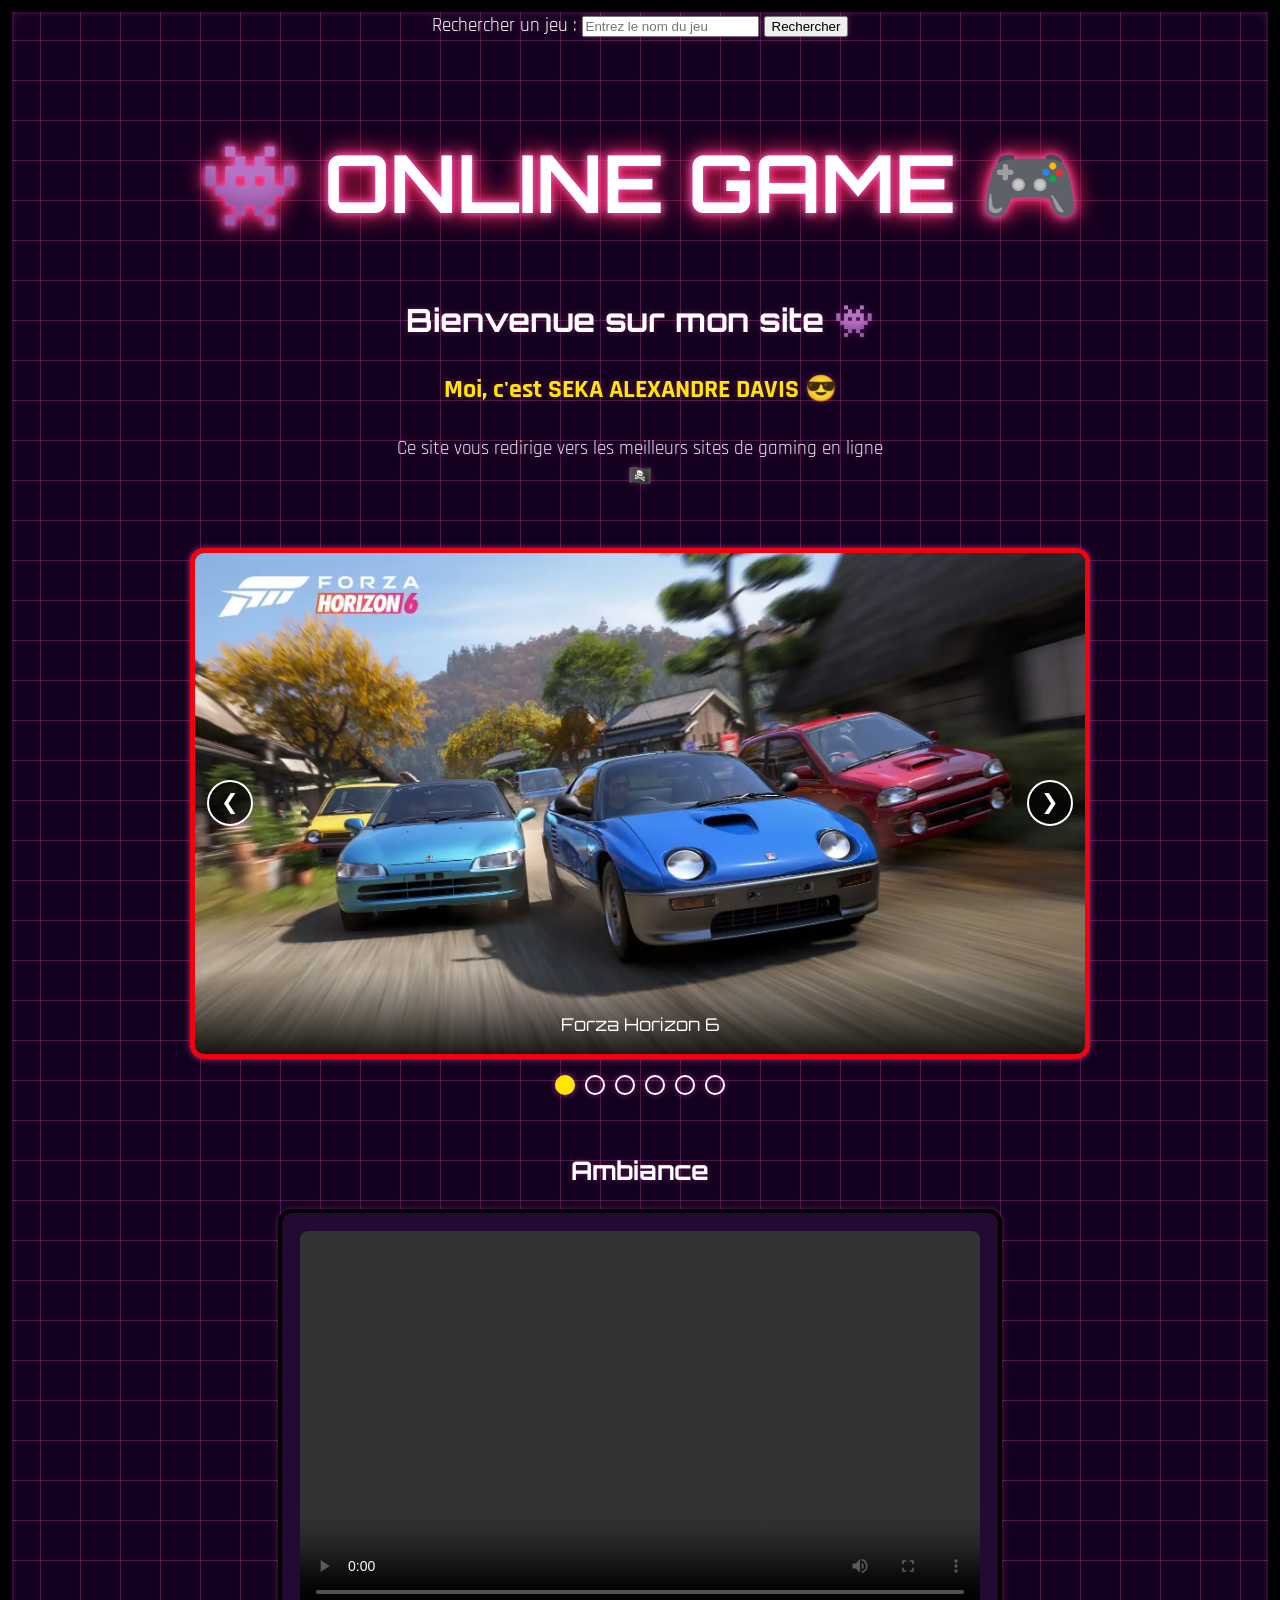
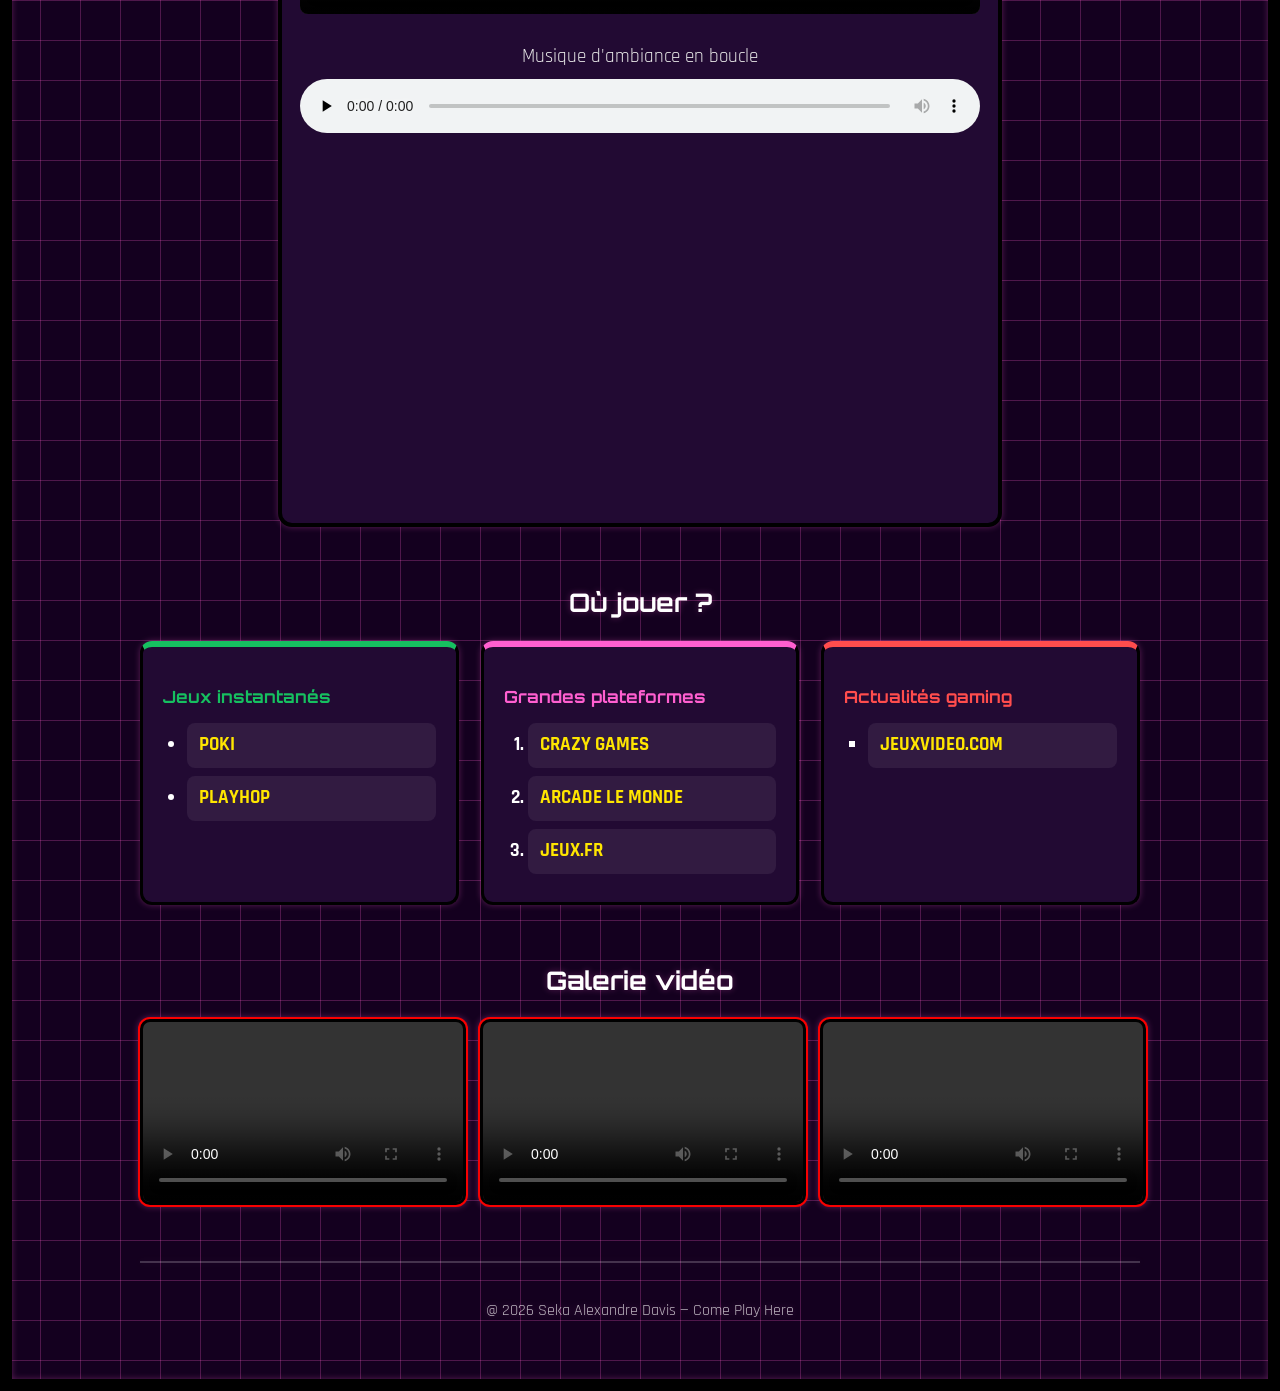
==== index.html @ 0ef3bdcf "Premier commit" ====
<!DOCTYPE html>
<html lang="fr">

<head>
    <meta charset="UTF-8">
    <meta name="viewport" content="width=device-width, initial-scale=1.0">
    <meta name="description" content="Come Play Here : une sélection de sites de gaming en ligne par Seka Alexandre Davis.">
    <title>Come Play Here</title>

    <link rel="preconnect" href="https://fonts.googleapis.com">
    <link rel="preconnect" href="https://fonts.gstatic.com" crossorigin>
    <link href="https://fonts.googleapis.com/css2?family=Orbitron:wght@700;900&family=Rajdhani:wght@500;600;700&display=swap" rel="stylesheet">

    <link rel="stylesheet" href="style.css">
</head>

<body>
    <main>
        <form action="" method="post">  
            <label for="recherche">Rechercher un jeu :</label>
            <input type="email" id="recherche" name="recherche" placeholder="Entrez le nom du jeu" required autocomplete=""minilength="3" maxlength="50">
            <button type="submit">Rechercher</button>
        </form>
    </main>
    <div class="page">
        <header class="entete">
            <h1 class="titre-principal">👾 ONLINE GAME 🎮</h1>
            <h2 class="sous-titre">Bienvenue sur mon site 👾</h2>
            <h3 class="auteur">Moi, c'est SEKA ALEXANDRE DAVIS 😎</h3>
            <p class="description">Ce site vous redirige vers les meilleurs sites de gaming en ligne 🏴‍☠️</p>
        </header>

        <main>

            <section class="diaporama" aria-label="Jeux à la une">

                <input class="radio-cache" type="radio" name="diapo" id="diapo1" checked aria-label="Image 1">
                <input class="radio-cache" type="radio" name="diapo" id="diapo2" aria-label="Image 2">
                <input class="radio-cache" type="radio" name="diapo" id="diapo3" aria-label="Image 3">
                <input class="radio-cache" type="radio" name="diapo" id="diapo4" aria-label="Image 4">
                <input class="radio-cache" type="radio" name="diapo" id="diapo5" aria-label="Image 5">
                <input class="radio-cache" type="radio" name="diapo" id="diapo6" aria-label="Image 6">

                <div class="cadre-diaporama">

                    <figure class="image-diapo" id="slide1">
                        <a href="https://fitgirl-repacks.site/forza-horizon-6/" target="_blank" rel="noopener noreferrer">
                            <img src="IMAGE/Forza-Horizon-6.webp" alt="Forza Horizon 6">
                        </a>
                        <figcaption class="legende">Forza Horizon 6</figcaption>
                        <label class="bouton bouton-precedent" for="diapo6" aria-label="Image précédente">&#10094;</label>
                        <label class="bouton bouton-suivant" for="diapo2" aria-label="Image suivante">&#10095;</label>
                    </figure>

                    <!-- Image 2 : Marvel's Spider-Man 2 -->
                    <figure class="image-diapo" id="slide2">
                        <a href="https://fitgirl-repacks.site/marvels-spider-man-2/" target="_blank" rel="noopener noreferrer">
                            <img src="IMAGE/marvel_s_spider_man_2_desktop_wallpaper_by_crillyboy25_dg8wiuo-pre.jpg" alt="Marvel's Spider-Man 2">
                        </a>
                        <figcaption class="legende">Marvel's Spider-Man 2</figcaption>
                        <label class="bouton bouton-precedent" for="diapo1" aria-label="Image précédente">&#10094;</label>
                        <label class="bouton bouton-suivant" for="diapo3" aria-label="Image suivante">&#10095;</label>
                    </figure>

                    <!-- Image 3 : EA Sports FC 26 -->
                    <figure class="image-diapo" id="slide3">
                        <a href="https://fitgirl-repacks.site/ea-sports-fc-26/" target="_blank" rel="noopener noreferrer">
                            <img src="IMAGE/wp15596323.jpg" alt="EA Sports FC 26">
                        </a>
                        <figcaption class="legende">EA Sports FC 26</figcaption>
                        <label class="bouton bouton-precedent" for="diapo2" aria-label="Image précédente">&#10094;</label>
                        <label class="bouton bouton-suivant" for="diapo4" aria-label="Image suivante">&#10095;</label>
                    </figure>

                    <!-- Image 4 : Call of Duty Black Ops Cold War -->
                    <figure class="image-diapo" id="slide4">
                        <a href="https://fitgirl-repacks.site/call-of-duty-black-ops-cold-war/" target="_blank" rel="noopener noreferrer">
                            <img src="IMAGE/R.jpg" alt="Call of Duty : Black Ops Cold War">
                        </a>
                        <figcaption class="legende">Call of Duty : Black Ops Cold War</figcaption>
                        <label class="bouton bouton-precedent" for="diapo3" aria-label="Image précédente">&#10094;</label>
                        <label class="bouton bouton-suivant" for="diapo5" aria-label="Image suivante">&#10095;</label>
                    </figure>

                    <!-- Image 5 : NBA 2K27 -->
                    <figure class="image-diapo" id="slide5">
                        <a href="https://fitgirl-repacks.site/nba-2k27/" target="_blank" rel="noopener noreferrer">
                            <img src="IMAGE/1786716056-8938-card.jpg" alt="NBA 2K27">
                        </a>
                        <figcaption class="legende">NBA 2K27</figcaption>
                        <label class="bouton bouton-precedent" for="diapo4" aria-label="Image précédente">&#10094;</label>
                        <label class="bouton bouton-suivant" for="diapo6" aria-label="Image suivante">&#10095;</label>
                    </figure>

                    <!-- Image 6 : Marvel's Avengers -->
                    <figure class="image-diapo" id="slide6">
                        <a href="https://fitgirl-repacks.site/marvels-avengers/" target="_blank" rel="noopener noreferrer">
                            <img src="IMAGE/0.jpg" alt="Marvel's Avengers">
                        </a>
                        <figcaption class="legende">Marvel's Avengers</figcaption>
                        <label class="bouton bouton-precedent" for="diapo5" aria-label="Image précédente">&#10094;</label>
                        <label class="bouton bouton-suivant" for="diapo1" aria-label="Image suivante">&#10095;</label>
                    </figure>

                </div>

                <div class="points">
                    <label class="point" id="point1" for="diapo1" title="Image 1"></label>
                    <label class="point" id="point2" for="diapo2" title="Image 2"></label>
                    <label class="point" id="point3" for="diapo3" title="Image 3"></label>
                    <label class="point" id="point4" for="diapo4" title="Image 4"></label>
                    <label class="point" id="point5" for="diapo5" title="Image 5"></label>
                    <label class="point" id="point6" for="diapo6" title="Image 6"></label>
                </div>
            </section>

            <section class="ambiance" aria-labelledby="titre-ambiance">
                <h2 class="titre-section" id="titre-ambiance">Ambiance</h2>

                <div class="carte-media">
                    <video class="video-principale" controls loop preload="metadata" playsinline>
                        <source src="VIDEO/video4.mp4" type="video/mp4">
                    </video>

                    <div class="zone-audio">
                        <p class="texte-audio">Musique d'ambiance en boucle</p>
                        <audio id="audio-musique" controls loop preload="none">
                            <source src="AUDIO/AUDIO 1.mp3" type="audio/mpeg">
                        </audio>
                        <iframe data-testid="embed-iframe" style="border-radius:12px" src="https://open.spotify.com/embed/track/7ytR5pFWmSjzHJIeQkgog4?utm_source=generator&si=c4b4063cbc2c4ca8" width="100%" height="352" frameBorder="0" allowfullscreen="" allow="autoplay; clipboard-write; encrypted-media; fullscreen; picture-in-picture" loading="lazy"></iframe>
                    </div>
                </div>
            </section>

            <section class="sites" aria-labelledby="titre-sites">
                <h2 class="titre-section" id="titre-sites">Où jouer ?</h2>

                <div class="grille-liens">

                    <nav class="carte carte-verte" aria-labelledby="titre-instantane">
                        <h3 class="titre-carte" id="titre-instantane">Jeux instantanés</h3>
                        <ul class="liste-puces">
                            <li><a href="https://www.poki.com/" target="_blank" rel="noopener noreferrer">POKI</a></li>
                            <li><a href="https://www.playhop.com/" target="_blank" rel="noopener noreferrer">PLAYHOP</a></li>
                        </ul>
                    </nav>

                    <nav class="carte carte-rose" aria-labelledby="titre-plateformes">
                        <h3 class="titre-carte" id="titre-plateformes">Grandes plateformes</h3>
                        <ol class="liste-numeros">
                            <li><a href="https://www.crazygames.com/" target="_blank" rel="noopener noreferrer">CRAZY GAMES</a></li>
                            <li><a href="https://arcade.lemonde.fr/" target="_blank" rel="noopener noreferrer">ARCADE LE MONDE</a></li>
                            <li><a href="https://www.jeux.fr/" target="_blank" rel="noopener noreferrer">JEUX.FR</a></li>
                        </ol>
                    </nav>

                    <nav class="carte carte-rouge" aria-labelledby="titre-actu">
                        <h3 class="titre-carte" id="titre-actu">Actualités gaming</h3>
                        <ul class="liste-carres">
                            <li><a href="https://www.jeuxvideo.com/" target="_blank" rel="noopener noreferrer">JEUXVIDEO.COM</a></li>
                        </ul>
                    </nav>

                </div>
            </section>

            <section class="galerie" aria-labelledby="titre-galerie">
                <h2 class="titre-section" id="titre-galerie">Galerie vidéo</h2>

                <div class="grille-galerie">
                    <video class="video-galerie" controls preload="metadata" playsinline>
                        <source src="VIDEO/video1.mp4" type="video/mp4">
                        
                    </video>
                    <video class="video-galerie" controls preload="metadata" playsinline>
                        <source src="VIDEO/video2.mp4" type="video/mp4">
                    
                    </video>
                    <video class="video-galerie" controls preload="metadata" playsinline>
                        <source src="VIDEO/video3.mp4" type="video/mp4">
                    </video>
                </div>
            </section>

        </main>

        <footer class="pied">
            <p>@ 2026 Seka Alexandre Davis — Come Play Here</p>
        </footer>

    </div>
</body>

</html>
---- style.css ----
body {
    margin: 0;
    background-color: #14001f;
    background-image:
        linear-gradient(rgba(255, 95, 208, 0.25) 1px, transparent 1px),
        linear-gradient(90deg, rgba(255, 95, 208, 0.25) 1px, transparent 1px);
    background-size: 40px 40px;
    filter: drop-shadow(0 0 3px rgba(255, 95, 208, 0.3));
    color: #ffffff;
    font-family: "Rajdhani", "Trebuchet MS", Arial, sans-serif;
    font-size: 1.2rem;
    line-height: 1.5;
    text-align: center;
    border: 12px solid #000000;
}

.page {
    max-width: 1000px;
    margin: 0 auto;
    padding: 28px 20px 40px;
}

a {
    color: #ffe600;
    text-decoration: none;
}

a:hover {
    text-decoration: underline;
}

img,
video {
    max-width: 100%;
}

.titre-section {
    font-family: "Orbitron", "Arial Black", Arial, sans-serif;
    font-size: 1.6rem;
    margin-bottom: 20px;
}


.entete {
    margin-bottom: 36px;
}

.titre-principal {
    font-family: "Orbitron", "Arial Black", Arial, sans-serif;
    font-size: 5rem;
    color: #ffffff;
    filter: drop-shadow(0 0 3px rgba(255, 95, 208, 0.3));
    text-shadow:
        0 0 8px #ff5fd0,
        0 0 24px #f2020e;
}

.sous-titre {
    font-family: "Orbitron", "Arial Black", Arial, sans-serif;
    font-size: 2rem;*
}

.auteur {
    color: #ffe600;
    font-size: 1.6rem;
}

.description {
    max-width: 500px;
    margin: 0 auto;
    color: #e6e6e6;
}



.diaporama {
    margin-top: 56px;
    max-width: 900px;
    margin-left: auto;
    margin-right: auto;
    position: center;
    filter: drop-shadow(0 0 3px rgba(255, 95, 208, 0.3));
}

.radio-cache {
    position: absolute;
    width: 1px;
    height: 2px;
    opacity: 0;
}

.cadre-diaporama {
    position: relative;
    aspect-ratio: 16 / 9;
    overflow: hidden;
    border: 5px solid #f2020e;
    border-radius: 14px;
    background-color: #000000;
}

.image-diapo {
    position: absolute;
    top: 0;
    left: 0;
    width: 100%;
    height: 100%;
    margin: 0;
    opacity: 0;
    visibility: hidden;
    transition: opacity 0.5s;
}

.image-diapo img {
    width: 100%;
    height: 100%;
    object-fit: cover;
}

.legende {
    position: absolute;
    left: 0;
    right: 0;
    bottom: 0;
    padding: 40px 60px 16px;
    background: linear-gradient(to top, rgba(0, 0, 0, 0.85), transparent);
    font-family: "Orbitron", "Arial Black", Arial, sans-serif;
    font-size: 1.1rem;
}

.bouton {
    position: absolute;
    top: 50%;
    transform: translateY(-50%);
    width: 42px;
    height: 42px;
    display: flex;
    align-items: center;
    justify-content: center;
    border: 2px solid #ffffff;
    border-radius: 50%;
    background-color: rgba(0, 0, 0, 0.7);
    color: #ffffff;
    font-size: 1.3rem;
    cursor: pointer;
}

.bouton:hover {
    background-color: #f80101;
}

.bouton-precedent {
    left: 12px;
}

.bouton-suivant {
    right: 12px;
}

.points {
    display: flex;
    justify-content: center;
    gap: 10px;
    margin-top: 16px;
}

.point {
    width: 16px;
    height: 16px;
    border: 2px solid #ffffff;
    border-radius: 50%;
    cursor: pointer;
}

.point:hover {
    background-color: #ff5fd0;
}

#diapo1:checked ~ .cadre-diaporama #slide1 {
    opacity: 1;
    visibility: visible;
}

#diapo2:checked ~ .cadre-diaporama #slide2 {
    opacity: 1;
    visibility: visible;
}

#diapo3:checked ~ .cadre-diaporama #slide3 {
    opacity: 1;
    visibility: visible;
}

#diapo4:checked ~ .cadre-diaporama #slide4 {
    opacity: 1;
    visibility: visible;
}

#diapo5:checked ~ .cadre-diaporama #slide5 {
    opacity: 1;
    visibility: visible;
}

#diapo6:checked ~ .cadre-diaporama #slide6 {
    opacity: 1;
    visibility: visible;
}

#diapo1:checked ~ .points #point1,
#diapo2:checked ~ .points #point2,
#diapo3:checked ~ .points #point3,
#diapo4:checked ~ .points #point4,
#diapo5:checked ~ .points #point5,
#diapo6:checked ~ .points #point6 {
    background-color: #ffe600;
    border-color: #ffe600;
}



.ambiance {
    margin-top: 56px;
}

.carte-media {
    max-width: 680px;
    margin: 0 auto;
    padding: 18px;
    border: 4px solid #000000;
    border-radius: 14px;
    background-color: #220a33;
}

.video-principale {
    width: 100%;
    aspect-ratio: 16 / 9;
    border-radius: 8px;
    background-color: #000000;
}

.zone-audio {
    margin-top: 16px;
}

.texte-audio {
    color: #e6e6e6;
    margin-bottom: 8px;
}

.zone-audio audio {
    width: 100%;
}


/* ---------- 5. CARTES DE LIENS ---------- */

.sites {
    margin-top: 56px;
}

.grille-liens {
    display: grid;
    grid-template-columns: repeat(auto-fit, minmax(240px, 1fr));
    gap: 22px;
}

.carte {
    text-align: left;
    padding: 20px;
    border: 3px solid #000000;
    border-radius: 12px;
    background-color: #220a33;
}

.carte-verte {
    border-top: 6px solid #16c060;
}

.carte-rose {
    border-top: 6px solid #ff5fd0;
}

.carte-rouge {
    border-top: 6px solid #ff4d4d;
}

.titre-carte {
    font-family: "Orbitron", "Arial Black", Arial, sans-serif;
    font-size: 1.05rem;
    margin-bottom: 14px;
}

.carte-verte .titre-carte {
    color: #16c060;
}

.carte-rose .titre-carte {
    color: #ff5fd0;
}

.carte-rouge .titre-carte {
    color: #ff4d4d;
}

.liste-puces,
.liste-numeros,
.liste-carres {
    margin: 0;
    padding-left: 1.5rem;
}

.liste-puces {
    list-style-type: disc;
}

.liste-numeros {
    list-style-type: decimal;
}

.liste-carres {
    list-style-type: square;
}

.liste-puces li,
.liste-numeros li,
.liste-carres li {
    margin: 8px 0;
    font-weight: 700;
}

.liste-puces a,
.liste-numeros a,
.liste-carres a {
    display: block;
    padding: 8px 12px;
    border-radius: 8px;
    background-color: rgba(255, 255, 255, 0.07);
}

.liste-puces a:hover,
.liste-numeros a:hover,
.liste-carres a:hover {
    background-color: rgba(255, 230, 0, 0.16);
}



.galerie {
    margin-top: 56px;
}

.grille-galerie {
    display: grid;
    grid-template-columns: repeat(auto-fit, minmax(260px, 1fr));
    gap: 20px;
}

.video-galerie {
    width: 100%;
    aspect-ratio: 16 / 9;
    object-fit: contain;
    border: 3px solid #000000;
    border-radius: 10px;
    background-color: #000000;
    box-shadow: 0 0 0 2px #f80101;
}



.pied {
    margin-top: 56px;
    padding-top: 20px;
    border-top: 2px solid rgba(255, 255, 255, 0.2);
    font-size: 1rem;
    color: rgba(255, 255, 255, 0.7);
}



a:focus-visible {
    outline: 3px solid #ffe600;
    outline-offset: 3px;
}

.radio-cache:focus-visible ~ .cadre-diaporama {
    outline: 3px solid #ffe600;
    outline-offset: 4px;
}


@media (prefers-reduced-motion: reduce) {
    * {
        transition: none !important;
    }
}


/* ---------- 9. VERSION MOBILE (écrans petits) ---------- */

@media (max-width: 600px) {
    body {
        border-width: 8px;
        font-size: 1.05rem;
    }

    .page {
        padding: 20px 12px 32px;
    }

    .titre-principal {
        font-size: 1.9rem;
    }

    .cadre-diaporama {
        aspect-ratio: 4 / 3;
    }

    .legende {
        padding: 30px 46px 12px;
        font-size: 0.95rem;
    }

    .bouton {
        width: 36px;
        height: 36px;
        font-size: 1.1rem;
    }
}
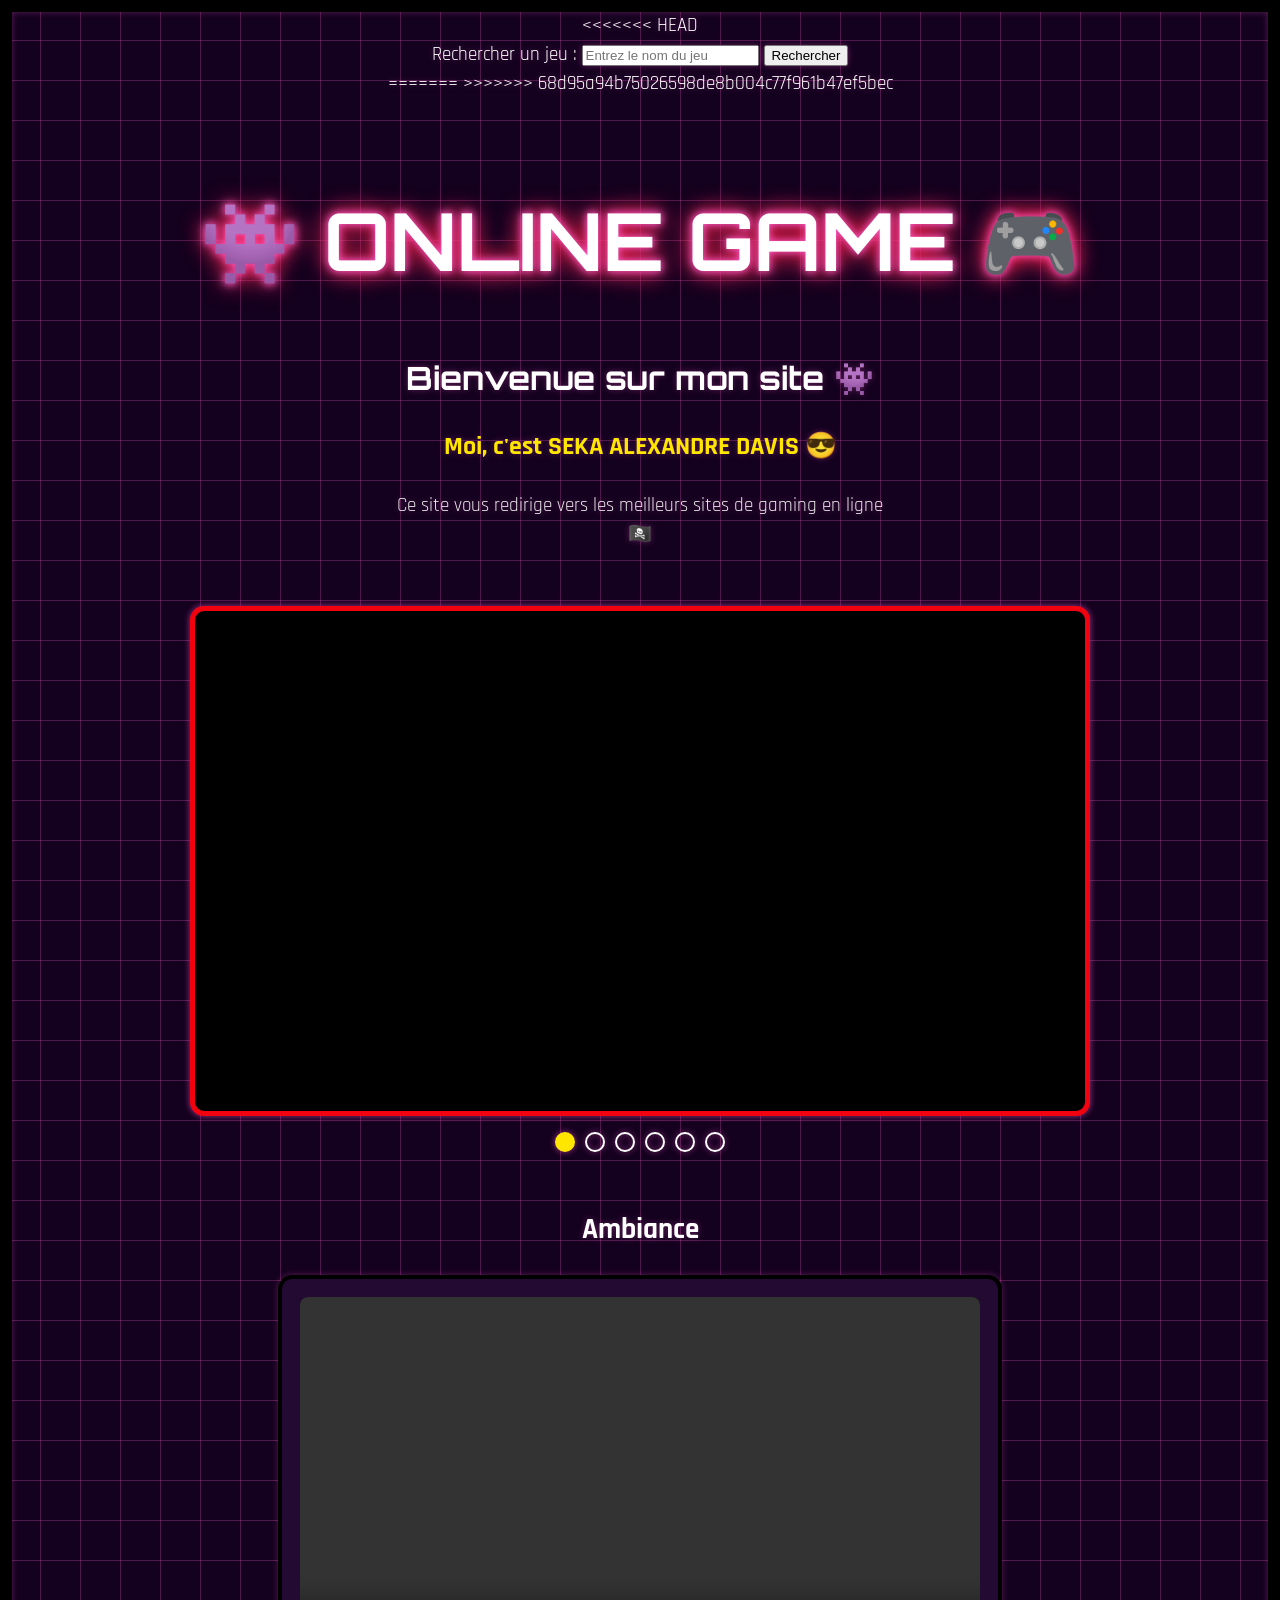
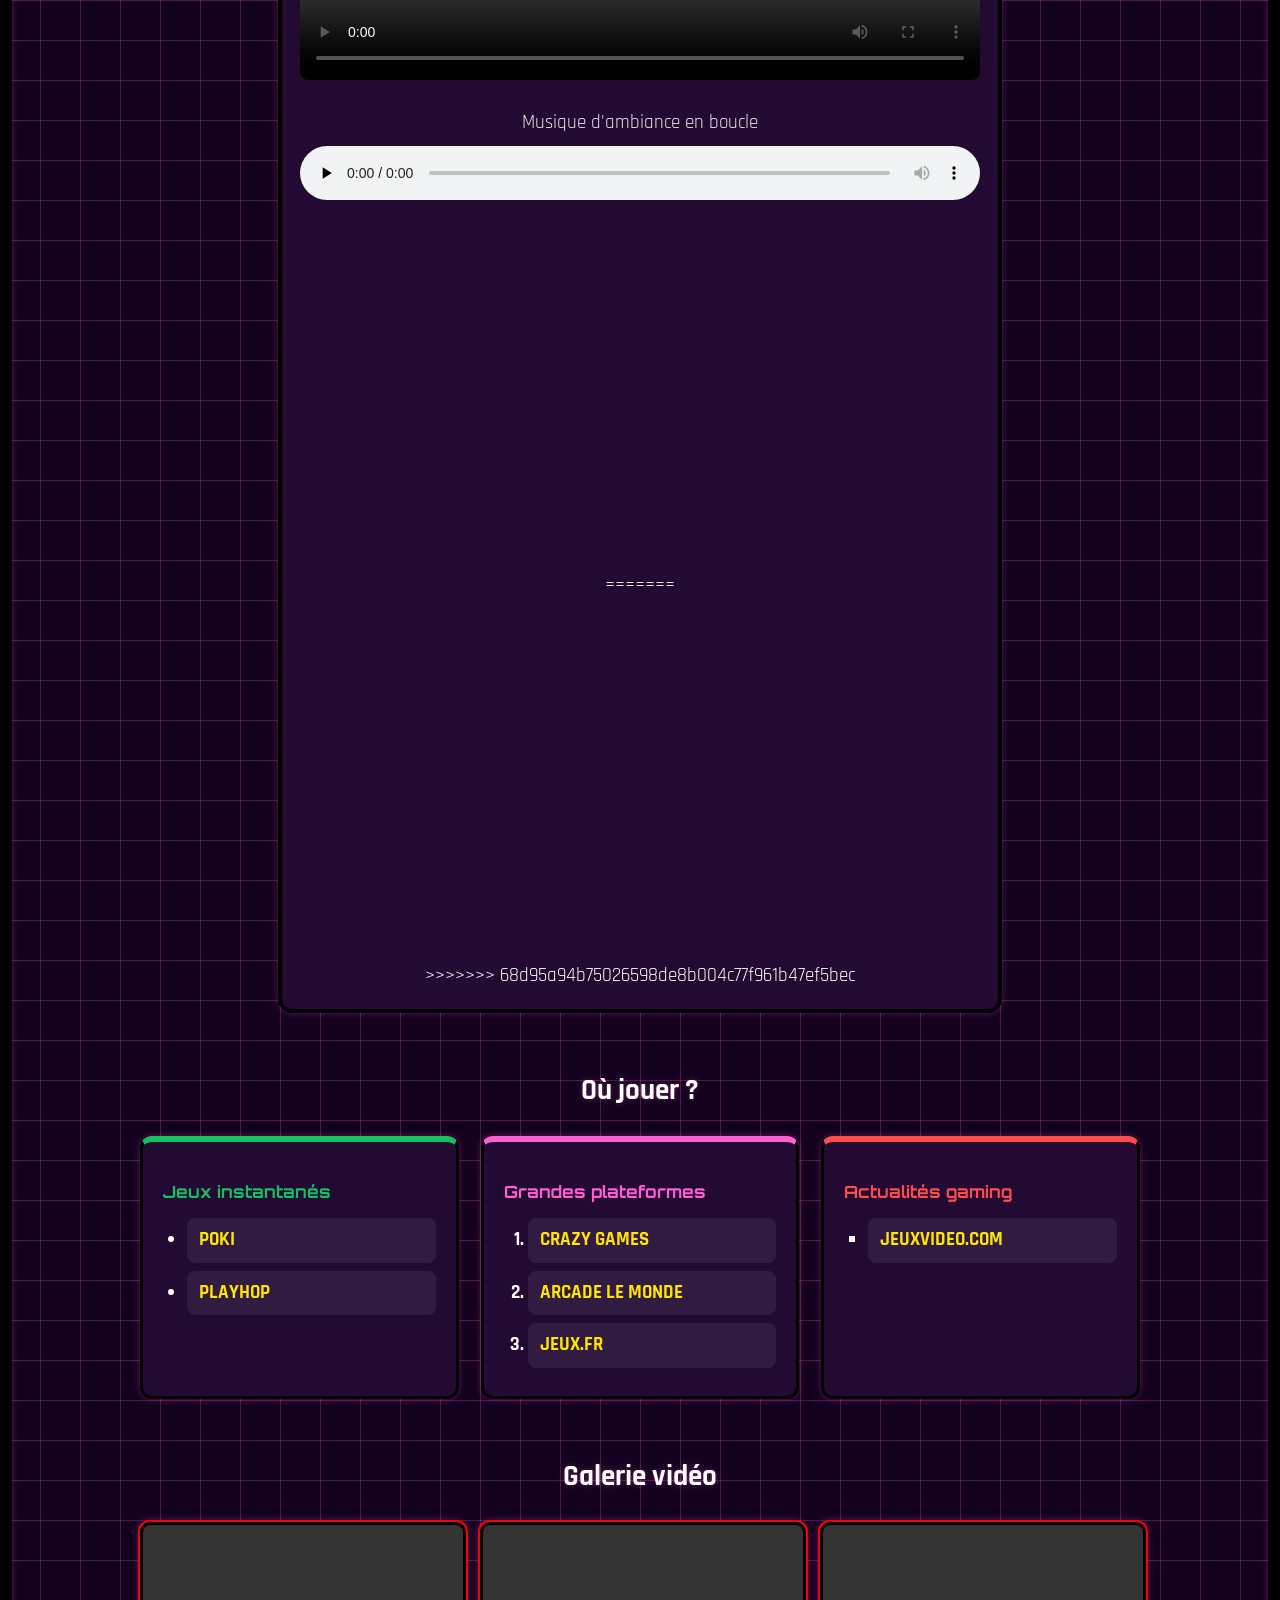
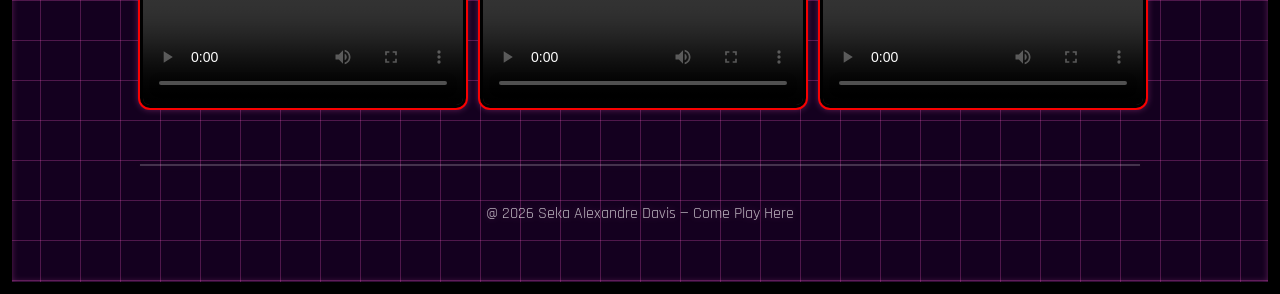
==== commit 94bf29c1: "Fusion avec le dépôt distant" ====
--- a/index.html
+++ b/index.html
@@ -15,6 +15,7 @@
 </head>
 
 <body>
+<<<<<<< HEAD
     <main>
         <form action="" method="post">  
             <label for="recherche">Rechercher un jeu :</label>
@@ -22,6 +23,8 @@
             <button type="submit">Rechercher</button>
         </form>
     </main>
+=======
+>>>>>>> 68d95a94b75026598de8b004c77f961b47ef5bec
     <div class="page">
         <header class="entete">
             <h1 class="titre-principal">👾 ONLINE GAME 🎮</h1>
@@ -126,8 +129,13 @@
                         <p class="texte-audio">Musique d'ambiance en boucle</p>
                         <audio id="audio-musique" controls loop preload="none">
                             <source src="AUDIO/AUDIO 1.mp3" type="audio/mpeg">
+<<<<<<< HEAD
                         </audio>
                         <iframe data-testid="embed-iframe" style="border-radius:12px" src="https://open.spotify.com/embed/track/7ytR5pFWmSjzHJIeQkgog4?utm_source=generator&si=c4b4063cbc2c4ca8" width="100%" height="352" frameBorder="0" allowfullscreen="" allow="autoplay; clipboard-write; encrypted-media; fullscreen; picture-in-picture" loading="lazy"></iframe>
+=======
+                            <iframe data-testid="embed-iframe" style="border-radius:12px" src="https://open.spotify.com/embed/track/7ytR5pFWmSjzHJIeQkgog4?utm_source=generator&si=c4b4063cbc2c4ca8" width="100%" height="352" frameBorder="0" allowfullscreen="" allow="autoplay; clipboard-write; encrypted-media; fullscreen; picture-in-picture" loading="lazy"></iframe>
+                        </audio>
+>>>>>>> 68d95a94b75026598de8b004c77f961b47ef5bec
                     </div>
                 </div>
             </section>
--- a/style.css
+++ b/style.css
@@ -35,12 +35,21 @@
     max-width: 100%;
 }
 
+<<<<<<< HEAD
+=======
+/* Titre de chaque grande section (Ambiance, Où jouer ?, Galerie vidéo) */
+>>>>>>> 68d95a94b75026598de8b004c77f961b47ef5bec
 .titre-section {
     font-family: "Orbitron", "Arial Black", Arial, sans-serif;
     font-size: 1.6rem;
     margin-bottom: 20px;
 }
 
+<<<<<<< HEAD
+=======
+
+/* ---------- 2. EN-TÊTE ---------- */
+>>>>>>> 68d95a94b75026598de8b004c77f961b47ef5bec
 
 .entete {
     margin-bottom: 36px;
@@ -176,6 +185,12 @@
     background-color: #ff5fd0;
 }
 
+<<<<<<< HEAD
+=======
+/* C'est ici que la magie du diaporama se passe :               */
+/* quand un bouton radio est coché, on affiche l'image liée      */
+/* et on colore le point qui lui correspond.                     */
+>>>>>>> 68d95a94b75026598de8b004c77f961b47ef5bec
 #diapo1:checked ~ .cadre-diaporama #slide1 {
     opacity: 1;
     visibility: visible;
@@ -425,4 +440,8 @@
         height: 36px;
         font-size: 1.1rem;
     }
-}+<<<<<<< HEAD
+}
+=======
+}
+>>>>>>> 68d95a94b75026598de8b004c77f961b47ef5bec
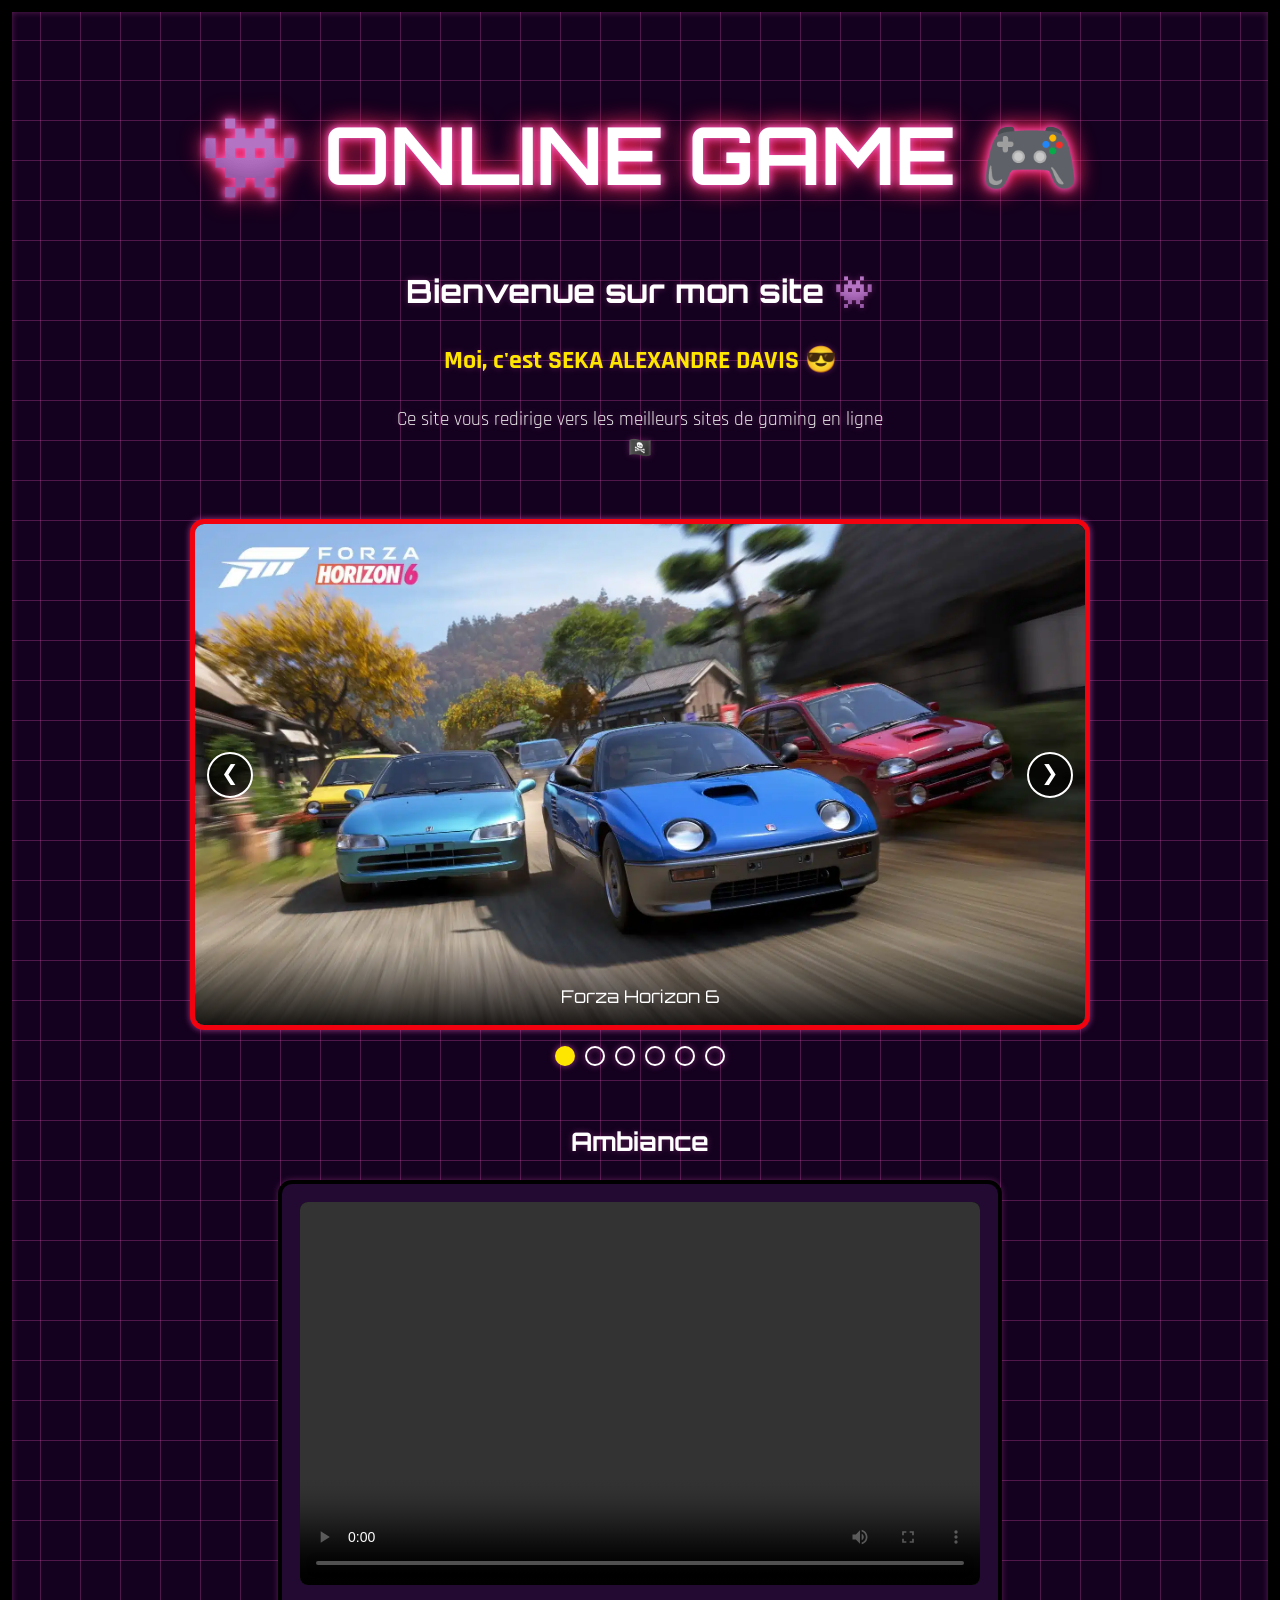
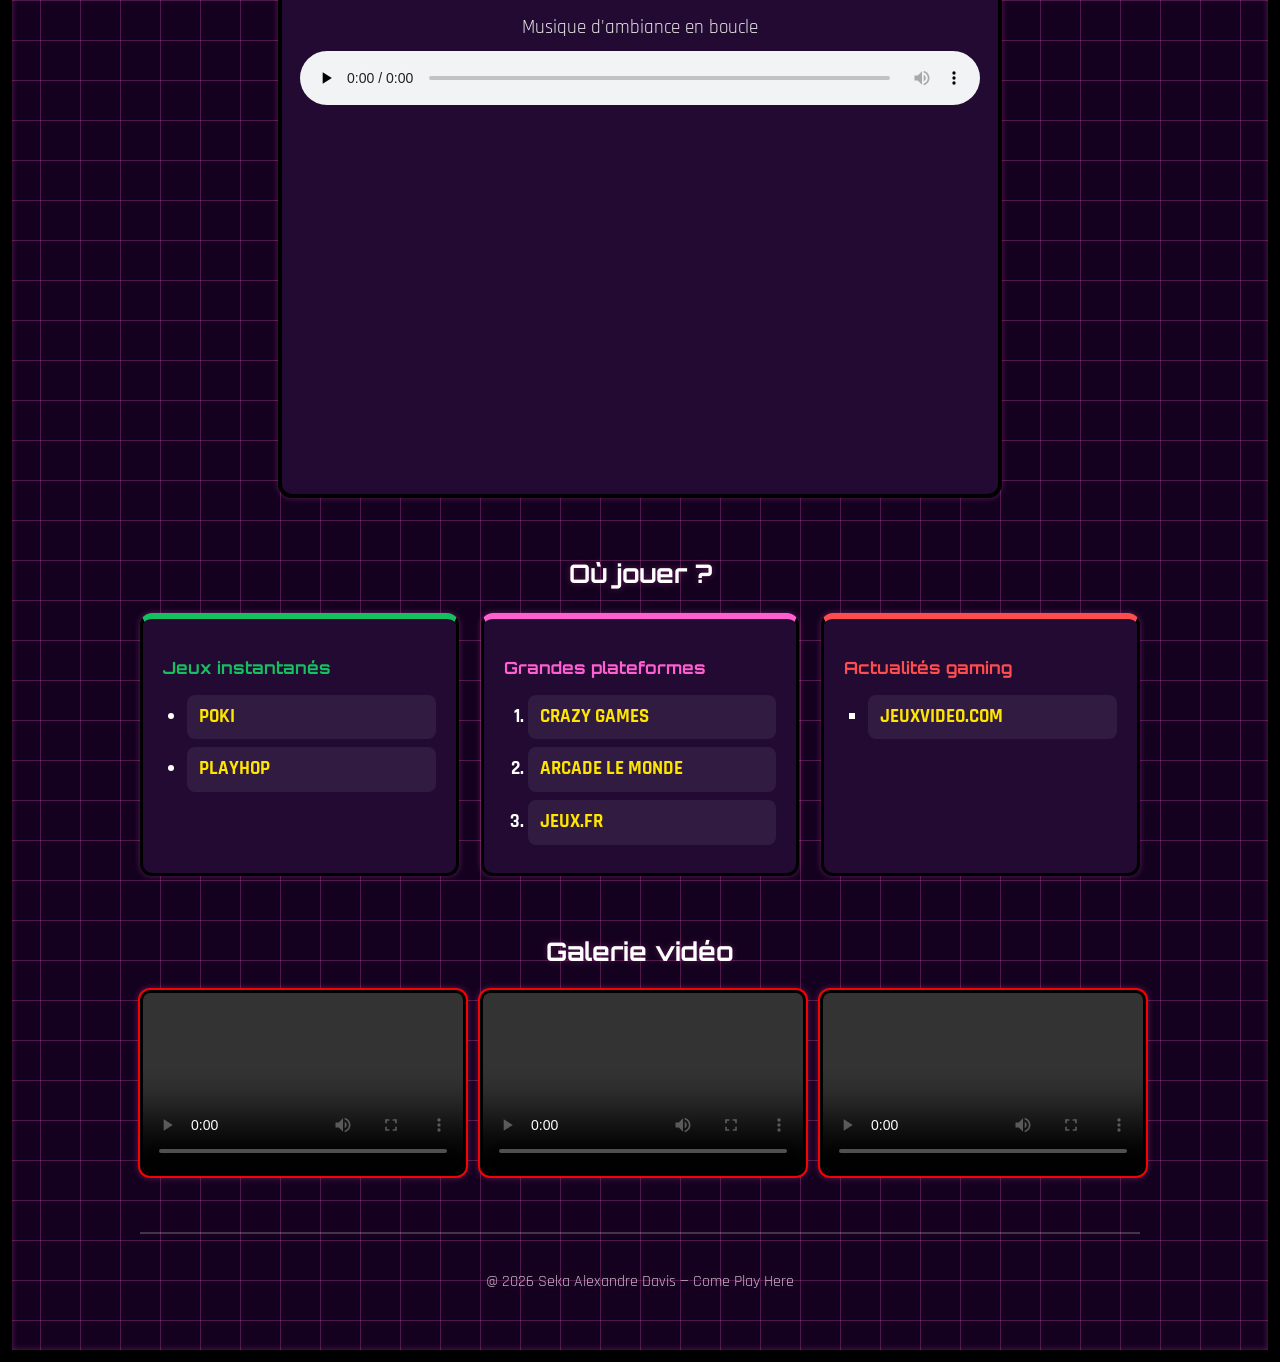
==== commit 3d02cc9c: "Ré-envoi du projet" ====
--- a/index.html
+++ b/index.html
@@ -15,16 +15,7 @@
 </head>
 
 <body>
-<<<<<<< HEAD
-    <main>
-        <form action="" method="post">  
-            <label for="recherche">Rechercher un jeu :</label>
-            <input type="email" id="recherche" name="recherche" placeholder="Entrez le nom du jeu" required autocomplete=""minilength="3" maxlength="50">
-            <button type="submit">Rechercher</button>
-        </form>
-    </main>
-=======
->>>>>>> 68d95a94b75026598de8b004c77f961b47ef5bec
+    
     <div class="page">
         <header class="entete">
             <h1 class="titre-principal">👾 ONLINE GAME 🎮</h1>
@@ -129,13 +120,8 @@
                         <p class="texte-audio">Musique d'ambiance en boucle</p>
                         <audio id="audio-musique" controls loop preload="none">
                             <source src="AUDIO/AUDIO 1.mp3" type="audio/mpeg">
-<<<<<<< HEAD
                         </audio>
                         <iframe data-testid="embed-iframe" style="border-radius:12px" src="https://open.spotify.com/embed/track/7ytR5pFWmSjzHJIeQkgog4?utm_source=generator&si=c4b4063cbc2c4ca8" width="100%" height="352" frameBorder="0" allowfullscreen="" allow="autoplay; clipboard-write; encrypted-media; fullscreen; picture-in-picture" loading="lazy"></iframe>
-=======
-                            <iframe data-testid="embed-iframe" style="border-radius:12px" src="https://open.spotify.com/embed/track/7ytR5pFWmSjzHJIeQkgog4?utm_source=generator&si=c4b4063cbc2c4ca8" width="100%" height="352" frameBorder="0" allowfullscreen="" allow="autoplay; clipboard-write; encrypted-media; fullscreen; picture-in-picture" loading="lazy"></iframe>
-                        </audio>
->>>>>>> 68d95a94b75026598de8b004c77f961b47ef5bec
                     </div>
                 </div>
             </section>
--- a/style.css
+++ b/style.css
@@ -35,21 +35,12 @@
     max-width: 100%;
 }
 
-<<<<<<< HEAD
-=======
-/* Titre de chaque grande section (Ambiance, Où jouer ?, Galerie vidéo) */
->>>>>>> 68d95a94b75026598de8b004c77f961b47ef5bec
 .titre-section {
     font-family: "Orbitron", "Arial Black", Arial, sans-serif;
     font-size: 1.6rem;
     margin-bottom: 20px;
 }
 
-<<<<<<< HEAD
-=======
-
-/* ---------- 2. EN-TÊTE ---------- */
->>>>>>> 68d95a94b75026598de8b004c77f961b47ef5bec
 
 .entete {
     margin-bottom: 36px;
@@ -185,12 +176,6 @@
     background-color: #ff5fd0;
 }
 
-<<<<<<< HEAD
-=======
-/* C'est ici que la magie du diaporama se passe :               */
-/* quand un bouton radio est coché, on affiche l'image liée      */
-/* et on colore le point qui lui correspond.                     */
->>>>>>> 68d95a94b75026598de8b004c77f961b47ef5bec
 #diapo1:checked ~ .cadre-diaporama #slide1 {
     opacity: 1;
     visibility: visible;
@@ -440,8 +425,4 @@
         height: 36px;
         font-size: 1.1rem;
     }
-<<<<<<< HEAD
-}
-=======
-}
->>>>>>> 68d95a94b75026598de8b004c77f961b47ef5bec
+}
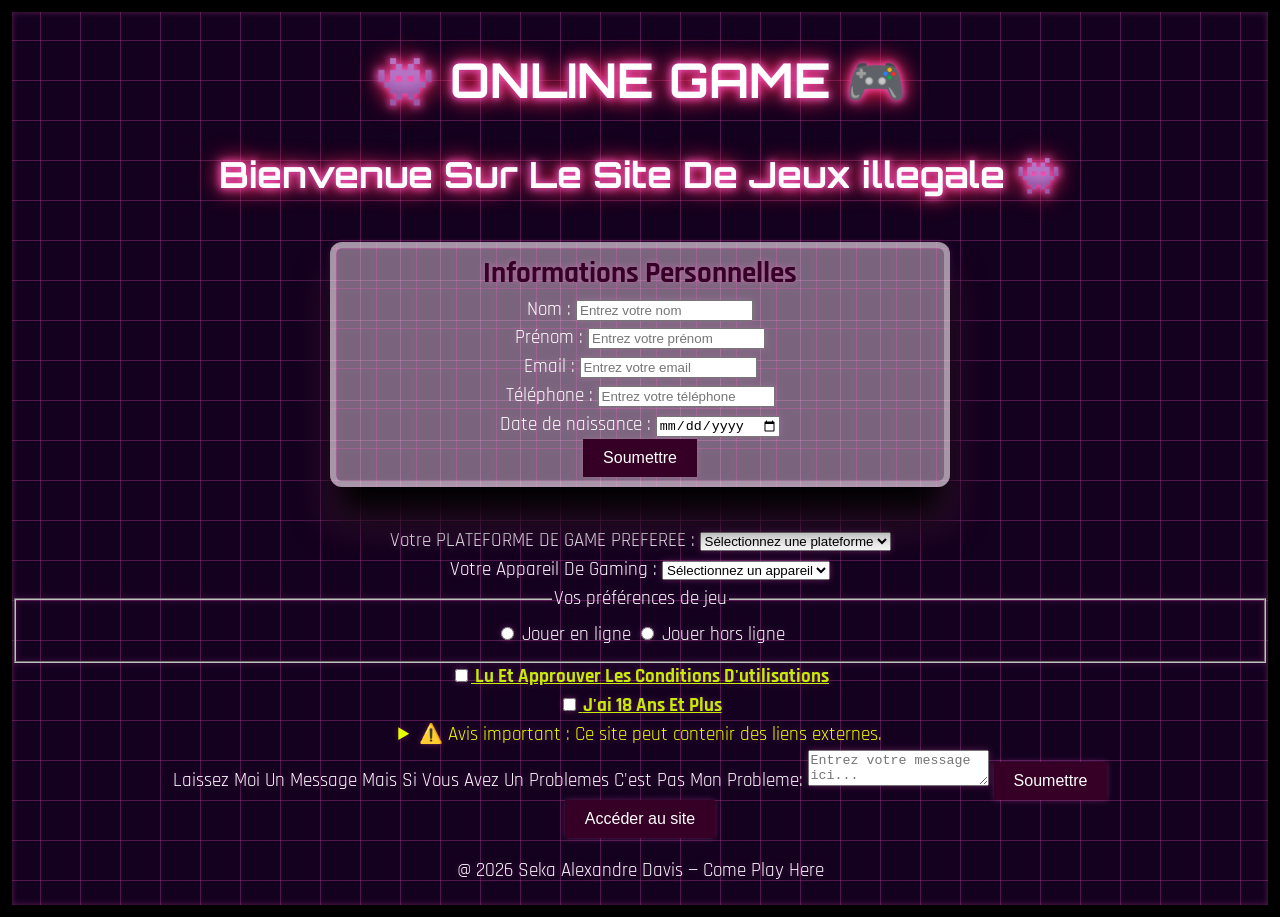
==== commit 20d9d244: "Mise à jour du projet" ====
--- a/index.html
+++ b/index.html
@@ -1,188 +1,109 @@
 <!DOCTYPE html>
-<html lang="fr">
-
+<html lang="en">
 <head>
     <meta charset="UTF-8">
     <meta name="viewport" content="width=device-width, initial-scale=1.0">
-    <meta name="description" content="Come Play Here : une sélection de sites de gaming en ligne par Seka Alexandre Davis.">
-    <title>Come Play Here</title>
-
+    <title>ONLINE GAMING FORM</title>
     <link rel="preconnect" href="https://fonts.googleapis.com">
     <link rel="preconnect" href="https://fonts.gstatic.com" crossorigin>
     <link href="https://fonts.googleapis.com/css2?family=Orbitron:wght@700;900&family=Rajdhani:wght@500;600;700&display=swap" rel="stylesheet">
-
-    <link rel="stylesheet" href="style.css">
+    <link rel="stylesheet" href="Formulaire.css">
 </head>
-
 <body>
-    
-    <div class="page">
-        <header class="entete">
-            <h1 class="titre-principal">👾 ONLINE GAME 🎮</h1>
-            <h2 class="sous-titre">Bienvenue sur mon site 👾</h2>
-            <h3 class="auteur">Moi, c'est SEKA ALEXANDRE DAVIS 😎</h3>
-            <p class="description">Ce site vous redirige vers les meilleurs sites de gaming en ligne 🏴‍☠️</p>
-        </header>
-
+    <form action="accueil.html" method="get">
         <main>
-
-            <section class="diaporama" aria-label="Jeux à la une">
-
-                <input class="radio-cache" type="radio" name="diapo" id="diapo1" checked aria-label="Image 1">
-                <input class="radio-cache" type="radio" name="diapo" id="diapo2" aria-label="Image 2">
-                <input class="radio-cache" type="radio" name="diapo" id="diapo3" aria-label="Image 3">
-                <input class="radio-cache" type="radio" name="diapo" id="diapo4" aria-label="Image 4">
-                <input class="radio-cache" type="radio" name="diapo" id="diapo5" aria-label="Image 5">
-                <input class="radio-cache" type="radio" name="diapo" id="diapo6" aria-label="Image 6">
-
-                <div class="cadre-diaporama">
-
-                    <figure class="image-diapo" id="slide1">
-                        <a href="https://fitgirl-repacks.site/forza-horizon-6/" target="_blank" rel="noopener noreferrer">
-                            <img src="IMAGE/Forza-Horizon-6.webp" alt="Forza Horizon 6">
-                        </a>
-                        <figcaption class="legende">Forza Horizon 6</figcaption>
-                        <label class="bouton bouton-precedent" for="diapo6" aria-label="Image précédente">&#10094;</label>
-                        <label class="bouton bouton-suivant" for="diapo2" aria-label="Image suivante">&#10095;</label>
-                    </figure>
-
-                    <!-- Image 2 : Marvel's Spider-Man 2 -->
-                    <figure class="image-diapo" id="slide2">
-                        <a href="https://fitgirl-repacks.site/marvels-spider-man-2/" target="_blank" rel="noopener noreferrer">
-                            <img src="IMAGE/marvel_s_spider_man_2_desktop_wallpaper_by_crillyboy25_dg8wiuo-pre.jpg" alt="Marvel's Spider-Man 2">
-                        </a>
-                        <figcaption class="legende">Marvel's Spider-Man 2</figcaption>
-                        <label class="bouton bouton-precedent" for="diapo1" aria-label="Image précédente">&#10094;</label>
-                        <label class="bouton bouton-suivant" for="diapo3" aria-label="Image suivante">&#10095;</label>
-                    </figure>
-
-                    <!-- Image 3 : EA Sports FC 26 -->
-                    <figure class="image-diapo" id="slide3">
-                        <a href="https://fitgirl-repacks.site/ea-sports-fc-26/" target="_blank" rel="noopener noreferrer">
-                            <img src="IMAGE/wp15596323.jpg" alt="EA Sports FC 26">
-                        </a>
-                        <figcaption class="legende">EA Sports FC 26</figcaption>
-                        <label class="bouton bouton-precedent" for="diapo2" aria-label="Image précédente">&#10094;</label>
-                        <label class="bouton bouton-suivant" for="diapo4" aria-label="Image suivante">&#10095;</label>
-                    </figure>
-
-                    <!-- Image 4 : Call of Duty Black Ops Cold War -->
-                    <figure class="image-diapo" id="slide4">
-                        <a href="https://fitgirl-repacks.site/call-of-duty-black-ops-cold-war/" target="_blank" rel="noopener noreferrer">
-                            <img src="IMAGE/R.jpg" alt="Call of Duty : Black Ops Cold War">
-                        </a>
-                        <figcaption class="legende">Call of Duty : Black Ops Cold War</figcaption>
-                        <label class="bouton bouton-precedent" for="diapo3" aria-label="Image précédente">&#10094;</label>
-                        <label class="bouton bouton-suivant" for="diapo5" aria-label="Image suivante">&#10095;</label>
-                    </figure>
-
-                    <!-- Image 5 : NBA 2K27 -->
-                    <figure class="image-diapo" id="slide5">
-                        <a href="https://fitgirl-repacks.site/nba-2k27/" target="_blank" rel="noopener noreferrer">
-                            <img src="IMAGE/1786716056-8938-card.jpg" alt="NBA 2K27">
-                        </a>
-                        <figcaption class="legende">NBA 2K27</figcaption>
-                        <label class="bouton bouton-precedent" for="diapo4" aria-label="Image précédente">&#10094;</label>
-                        <label class="bouton bouton-suivant" for="diapo6" aria-label="Image suivante">&#10095;</label>
-                    </figure>
-
-                    <!-- Image 6 : Marvel's Avengers -->
-                    <figure class="image-diapo" id="slide6">
-                        <a href="https://fitgirl-repacks.site/marvels-avengers/" target="_blank" rel="noopener noreferrer">
-                            <img src="IMAGE/0.jpg" alt="Marvel's Avengers">
-                        </a>
-                        <figcaption class="legende">Marvel's Avengers</figcaption>
-                        <label class="bouton bouton-precedent" for="diapo5" aria-label="Image précédente">&#10094;</label>
-                        <label class="bouton bouton-suivant" for="diapo1" aria-label="Image suivante">&#10095;</label>
-                    </figure>
-
+            <header class="entete">
+                <h1 class="titre-principal">👾 ONLINE GAME 🎮</h1>
+                <h2 class="sous-titre">Bienvenue Sur Le Site De Jeux illegale 👾</h2>
+            </header>
+            <div class="grille-liens">    
+                <h2 class="titre-carte" id="titre-plateformes">Informations Personnelles</h2>
+                    <form action="" method="post"class="nom">  
+                        <div>
+                            <label for="name">Nom :</label>
+                            <input type="text" id="name" name="name" placeholder="Entrez votre nom" required minlength="2" maxlength="50">
+                        </div>
+                        <div>
+                            <label for="prenom">Prénom :</label>
+                            <input type="text" id="prenom" name="prenom" placeholder="Entrez votre prénom" required minlength="2" maxlength="50">
+                        </div>
+                        <div>
+                            <label for="email">Email :</label>
+                            <input type="email" id="email" name="email" placeholder="Entrez votre email" required>
+                        </div>
+                        <div>
+                            <label for="tel">Téléphone :</label>
+                            <input type="tel" id="tel" name="tel" placeholder="Entrez votre téléphone" required>
+                        </div>
+                        <div>
+                            <label for="date">Date de naissance :</label>
+                            <input type="date" id="date" name="date" required>
+                        </div>
+                    </form>  
+                    <button type="submit" class="bouton">Soumettre</button>
+            </div>
+            <div class="champs">
+            <label for="options">Votre PLATEFORME DE GAME PREFEREE :</label>
+                <select name="options" id="options">
+                    <option value="">Sélectionnez une plateforme</option>
+                    <option value="option1">STEAM</option>
+                    <option value="option2">Xbox Game Pass</option>
+                    <option value="option3">PlayStation Store</option>
+                    <option value="option4">Nintendo eShop</option>
+                    <option value="option5">Epic Games Store</option>
+                    <option value="option6">Ubisoft Connect</option>
+                </select>
+            </div>
+            <div class="champs">
+            <label for="options">Votre Appareil De Gaming :</label>
+                <select name="options" id="options">
+                    <option value="">Sélectionnez un appareil</option>
+                    <option value="option1">STEAM DECK</option>
+                    <option value="option2">Xbox Series X/S</option>
+                    <option value="option3">PlayStation 5/5 Pro</option>
+                    <option value="option4">Nintendo Switch</option>
+                    <option value="option5">PC AMD RYZEN</option>
+                    <option value="option6">PC INTEL CORE</option>
+                </select>
+                <fieldset required>
+                    <legend>Vos préférences de jeu</legend>
+                    <input type="radio" id="checkbox1" name="checkbox1" value="option1">
+                    <label for="checkbox1">Jouer en ligne</label>
+                    <input type="radio" id="checkbox2" name="checkbox1" value="option2">
+                    <label for="checkbox2">Jouer hors ligne</label>
+                </fieldset>
+                <div class="luetapprovés">
+                    <input type="checkbox"id="Lu et approuvés" required>
+                    <label for="Lu et approuvés" >Lu Et Approuver Les Conditions D'utilisations</label>
                 </div>
-
-                <div class="points">
-                    <label class="point" id="point1" for="diapo1" title="Image 1"></label>
-                    <label class="point" id="point2" for="diapo2" title="Image 2"></label>
-                    <label class="point" id="point3" for="diapo3" title="Image 3"></label>
-                    <label class="point" id="point4" for="diapo4" title="Image 4"></label>
-                    <label class="point" id="point5" for="diapo5" title="Image 5"></label>
-                    <label class="point" id="point6" for="diapo6" title="Image 6"></label>
+                <div class="ans18">
+                    <input type="checkbox" id="18ans" required>
+                    <label for="18ans">J'ai 18 Ans Et Plus</label>
                 </div>
-            </section>
-
-            <section class="ambiance" aria-labelledby="titre-ambiance">
-                <h2 class="titre-section" id="titre-ambiance">Ambiance</h2>
-
-                <div class="carte-media">
-                    <video class="video-principale" controls loop preload="metadata" playsinline>
-                        <source src="VIDEO/video4.mp4" type="video/mp4">
-                    </video>
-
-                    <div class="zone-audio">
-                        <p class="texte-audio">Musique d'ambiance en boucle</p>
-                        <audio id="audio-musique" controls loop preload="none">
-                            <source src="AUDIO/AUDIO 1.mp3" type="audio/mpeg">
-                        </audio>
-                        <iframe data-testid="embed-iframe" style="border-radius:12px" src="https://open.spotify.com/embed/track/7ytR5pFWmSjzHJIeQkgog4?utm_source=generator&si=c4b4063cbc2c4ca8" width="100%" height="352" frameBorder="0" allowfullscreen="" allow="autoplay; clipboard-write; encrypted-media; fullscreen; picture-in-picture" loading="lazy"></iframe>
-                    </div>
+                <details>
+                <summary>
+                    ⚠️ Avis important : Ce site peut contenir des liens externes.
+                </summary>
+                <p class="avertissement">
+                    L’accès à ces plateformes de jeux en ligne peut présenter des risques 
+                    (virus, logiciels malveillants ou autres menaces). En cliquant sur le 
+                    bouton <em>Soumettre</em>, vous reconnaissez être majeur, agir sous 
+                    votre propre responsabilité, et accepter que nous ne puissions être 
+                    tenus responsables des conséquences liées à vos actions ou à l’utilisation 
+                    de ces sites externes.
+                </p>
+                </details>
+                <div class="message">
+                    <label for="file">Laissez Moi Un Message Mais Si Vous Avez Un Problemes C'est Pas Mon Probleme:</label>
+                    <textarea id="message" name="message" placeholder="Entrez votre message ici..."></textarea>
+                    <button type="submit" class="bouton">Soumettre</button>
                 </div>
-            </section>
-
-            <section class="sites" aria-labelledby="titre-sites">
-                <h2 class="titre-section" id="titre-sites">Où jouer ?</h2>
-
-                <div class="grille-liens">
-
-                    <nav class="carte carte-verte" aria-labelledby="titre-instantane">
-                        <h3 class="titre-carte" id="titre-instantane">Jeux instantanés</h3>
-                        <ul class="liste-puces">
-                            <li><a href="https://www.poki.com/" target="_blank" rel="noopener noreferrer">POKI</a></li>
-                            <li><a href="https://www.playhop.com/" target="_blank" rel="noopener noreferrer">PLAYHOP</a></li>
-                        </ul>
-                    </nav>
-
-                    <nav class="carte carte-rose" aria-labelledby="titre-plateformes">
-                        <h3 class="titre-carte" id="titre-plateformes">Grandes plateformes</h3>
-                        <ol class="liste-numeros">
-                            <li><a href="https://www.crazygames.com/" target="_blank" rel="noopener noreferrer">CRAZY GAMES</a></li>
-                            <li><a href="https://arcade.lemonde.fr/" target="_blank" rel="noopener noreferrer">ARCADE LE MONDE</a></li>
-                            <li><a href="https://www.jeux.fr/" target="_blank" rel="noopener noreferrer">JEUX.FR</a></li>
-                        </ol>
-                    </nav>
-
-                    <nav class="carte carte-rouge" aria-labelledby="titre-actu">
-                        <h3 class="titre-carte" id="titre-actu">Actualités gaming</h3>
-                        <ul class="liste-carres">
-                            <li><a href="https://www.jeuxvideo.com/" target="_blank" rel="noopener noreferrer">JEUXVIDEO.COM</a></li>
-                        </ul>
-                    </nav>
-
-                </div>
-            </section>
-
-            <section class="galerie" aria-labelledby="titre-galerie">
-                <h2 class="titre-section" id="titre-galerie">Galerie vidéo</h2>
-
-                <div class="grille-galerie">
-                    <video class="video-galerie" controls preload="metadata" playsinline>
-                        <source src="VIDEO/video1.mp4" type="video/mp4">
-                        
-                    </video>
-                    <video class="video-galerie" controls preload="metadata" playsinline>
-                        <source src="VIDEO/video2.mp4" type="video/mp4">
-                    
-                    </video>
-                    <video class="video-galerie" controls preload="metadata" playsinline>
-                        <source src="VIDEO/video3.mp4" type="video/mp4">
-                    </video>
-                </div>
-            </section>
-
-        </main>
-
+                <button type="submit" class="bouton">Accéder au site</button>
+    </form> 
+        </div>
         <footer class="pied">
             <p>@ 2026 Seka Alexandre Davis — Come Play Here</p>
         </footer>
-
-    </div>
+    </main>
 </body>
-
-</html>
+</html>
--- a/Formulaire.css
+++ b/Formulaire.css
@@ -0,0 +1,79 @@
+body {
+    margin: 0;
+    background-color: #14001f;
+    background-image:
+        linear-gradient(rgba(255, 95, 208, 0.25) 1px, transparent 1px),
+        linear-gradient(90deg, rgba(255, 95, 208, 0.25) 1px, transparent 1px);
+    background-size: 40px 40px;
+    filter: drop-shadow(0 0 3px rgba(255, 95, 208, 0.3));
+    color: hwb(240 99% 0%);
+    font-family: "Rajdhani", "Trebuchet MS", Arial, sans-serif;
+    font-size: 1.2rem;
+    line-height: 1.5;
+    text-align: center;
+    border: 12px solid #000000;
+}
+.grille-liens {
+  background:#ffffff5e; 
+  backdrop-filter: blur(6px);          
+  border: 6px solid rgba(255, 255, 255, 0.3);
+  border-radius: 12px;
+  box-shadow: 0 35px 35px rgba(0, 0, 0, 0.975);
+  color: #fff; 
+  text-align: center;
+  padding: 4px;
+  margin: 40px auto;
+  max-width: 600px; 
+  background-image:
+        linear-gradient(rgba(255, 95, 208, 0.25) 1px, transparent 1px),
+        linear-gradient(90deg, rgba(255, 95, 208, 0.25) 1px, transparent 1px);
+    background-size: 40px 40px;
+}
+
+.titre-carte {
+    color: hwb(317 0% 79%);
+    background-size: 40px 40px;
+    filter: drop-shadow(0 0 3px rgba(255, 95, 208, 0.3));
+    margin: 0;
+}
+.nom, .prenom, .email, .tel {
+   color: hwb(0 0% 100%);
+}
+.entete {
+    margin-bottom: 3px;
+    font-family: "Orbitron", "Arial Black", Arial, sans-serif;
+    font-size: 1.5rem;
+    color: #ffffff;
+    filter: drop-shadow(0 0 3px rgba(255, 95, 208, 0.3));
+    text-shadow:
+        0 0 8px #ff5fd0,
+        0 0 24px #f2020e;
+}
+summary {
+  cursor: pointer;
+  color: #e5ff00;
+}
+.avertissement {
+  color: hsl(62, 100%, 50%);
+  font-weight: bold;
+}
+.luetapprovés {
+  color: hwb(69 2% 8%);
+  font-weight: bold;
+  text-decoration: underline;
+}
+.ans18 {
+  color: hwb(69 2% 8%);
+  font-weight: bold;
+  text-decoration: underline;
+}
+.bouton {
+    background-color:hwb(317 0% 79%);
+    color: #ffffff;
+    border: none;
+    padding: 10px 20px;
+    font-size: 1rem;
+    cursor: pointer;
+    transition: background-color 0.3s ease;
+    text-decoration: #14001f;
+}
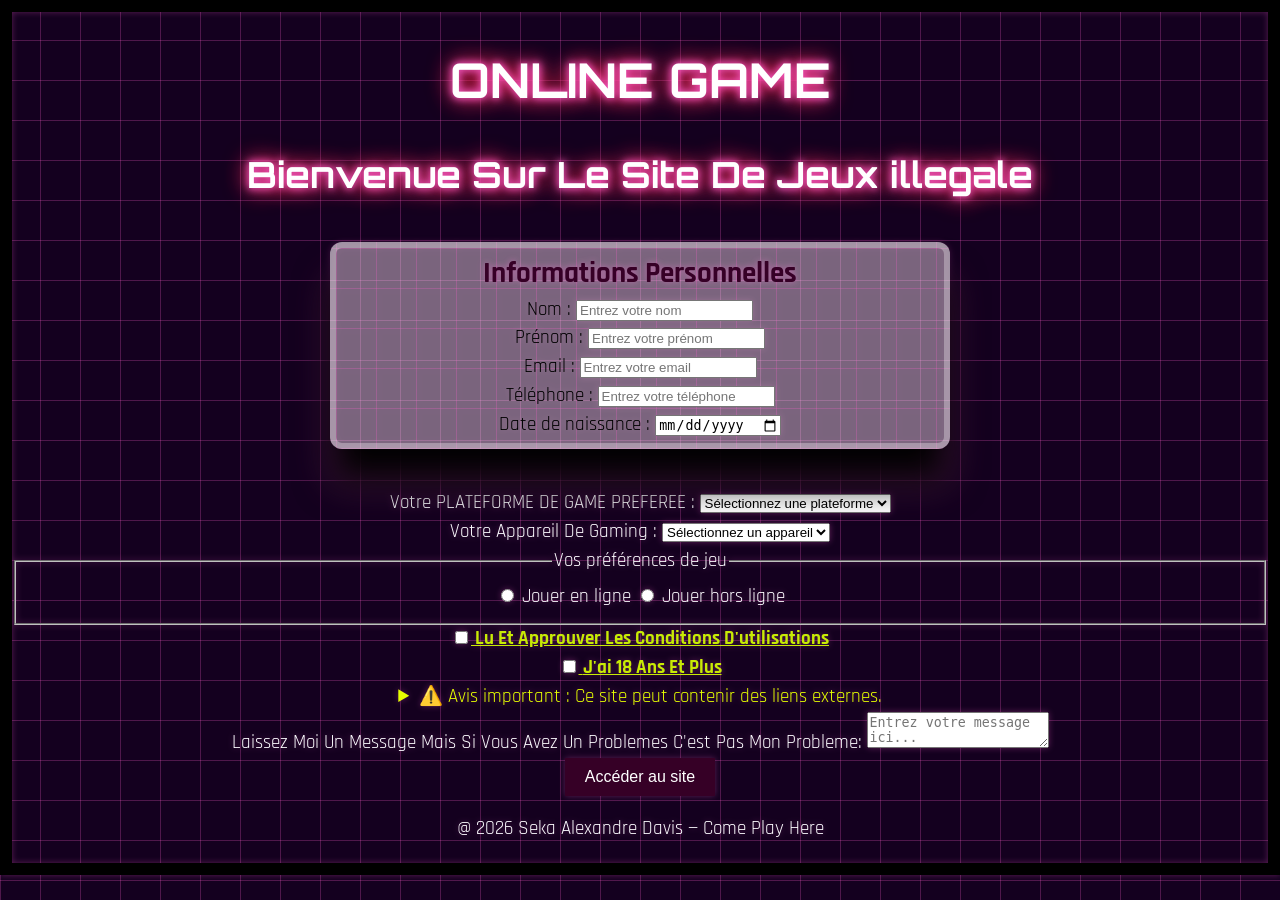
==== commit eab401d5: "Mise à jour du projet" ====
--- a/index.html
+++ b/index.html
@@ -1,109 +1,113 @@
 <!DOCTYPE html>
 <html lang="en">
+
 <head>
     <meta charset="UTF-8">
     <meta name="viewport" content="width=device-width, initial-scale=1.0">
-    <title>ONLINE GAMING FORM</title>
+    <title>Come Play Here</title>
     <link rel="preconnect" href="https://fonts.googleapis.com">
     <link rel="preconnect" href="https://fonts.gstatic.com" crossorigin>
-    <link href="https://fonts.googleapis.com/css2?family=Orbitron:wght@700;900&family=Rajdhani:wght@500;600;700&display=swap" rel="stylesheet">
+    <link
+        href="https://fonts.googleapis.com/css2?family=Orbitron:wght@700;900&family=Rajdhani:wght@500;600;700&display=swap"
+        rel="stylesheet">
     <link rel="stylesheet" href="Formulaire.css">
 </head>
+
 <body>
-    <form action="accueil.html" method="get">
-        <main>
-            <header class="entete">
-                <h1 class="titre-principal">👾 ONLINE GAME 🎮</h1>
-                <h2 class="sous-titre">Bienvenue Sur Le Site De Jeux illegale 👾</h2>
-            </header>
-            <div class="grille-liens">    
-                <h2 class="titre-carte" id="titre-plateformes">Informations Personnelles</h2>
-                    <form action="" method="post"class="nom">  
-                        <div>
-                            <label for="name">Nom :</label>
-                            <input type="text" id="name" name="name" placeholder="Entrez votre nom" required minlength="2" maxlength="50">
-                        </div>
-                        <div>
-                            <label for="prenom">Prénom :</label>
-                            <input type="text" id="prenom" name="prenom" placeholder="Entrez votre prénom" required minlength="2" maxlength="50">
-                        </div>
-                        <div>
-                            <label for="email">Email :</label>
-                            <input type="email" id="email" name="email" placeholder="Entrez votre email" required>
-                        </div>
-                        <div>
-                            <label for="tel">Téléphone :</label>
-                            <input type="tel" id="tel" name="tel" placeholder="Entrez votre téléphone" required>
-                        </div>
-                        <div>
-                            <label for="date">Date de naissance :</label>
-                            <input type="date" id="date" name="date" required>
-                        </div>
-                    </form>  
-                    <button type="submit" class="bouton">Soumettre</button>
+
+    <main>
+        <header class="entete">
+            <h1 class="titre-principal"> ONLINE GAME </h1>
+            <h2 class="sous-titre">Bienvenue Sur Le Site De Jeux illegale </h2>
+        </header>
+        <div class="grille-liens">
+            <h2 class="titre-carte" id="titre-plateformes">Informations Personnelles</h2>
+            <form action="main.html" method="post" class="nom">
+                <div>
+                    <label for="name">Nom :</label>
+                    <input type="text" id="name" name="name" placeholder="Entrez votre nom" required minlength="2"
+                        maxlength="50">
+                </div>
+                <div>
+                    <label for="prenom">Prénom :</label>
+                    <input type="text" id="prenom" name="prenom" placeholder="Entrez votre prénom" required
+                        minlength="2" maxlength="50">
+                </div>
+                <div>
+                    <label for="email">Email :</label>
+                    <input type="email" id="email" name="email" placeholder="Entrez votre email" required>
+                </div>
+                <div>
+                    <label for="tel">Téléphone :</label>
+                    <input type="tel" id="tel" name="tel" placeholder="Entrez votre téléphone" required>
+                </div>
+                <div>
+                    <label for="date">Date de naissance :</label>
+                    <input type="date" id="date" name="date" required>
+                </div>
+        </div>
+        <div class="champs">
+            <label for="options">Votre PLATEFORME DE GAME PREFEREE :</label>
+            <select name="options" id="options">
+                <option value="">Sélectionnez une plateforme</option>
+                <option value="option1">STEAM</option>
+                <option value="option2">Xbox Game Pass</option>
+                <option value="option3">PlayStation Store</option>
+                <option value="option4">Nintendo eShop</option>
+                <option value="option5">Epic Games Store</option>
+                <option value="option6">Ubisoft Connect</option>
+            </select>
+        </div>
+        <div class="champs">
+            <label for="options">Votre Appareil De Gaming :</label>
+            <select name="options" id="options">
+                <option value="">Sélectionnez un appareil</option>
+                <option value="option1">STEAM DECK</option>
+                <option value="option2">Xbox Series X/S</option>
+                <option value="option3">PlayStation 5/5 Pro</option>
+                <option value="option4">Nintendo Switch</option>
+                <option value="option5">PC AMD RYZEN</option>
+                <option value="option6">PC INTEL CORE</option>
+            </select>
+            <fieldset required>
+                <legend>Vos préférences de jeu</legend>
+                <input type="radio" id="checkbox1" name="checkbox1" value="option1">
+                <label for="checkbox1">Jouer en ligne</label>
+                <input type="radio" id="checkbox2" name="checkbox1" value="option2">
+                <label for="checkbox2">Jouer hors ligne</label>
+            </fieldset>
+            <div class="luetapprovés">
+                <input type="checkbox" id="Lu et approuvés" required>
+                <label for="Lu et approuvés">Lu Et Approuver Les Conditions D'utilisations</label>
             </div>
-            <div class="champs">
-            <label for="options">Votre PLATEFORME DE GAME PREFEREE :</label>
-                <select name="options" id="options">
-                    <option value="">Sélectionnez une plateforme</option>
-                    <option value="option1">STEAM</option>
-                    <option value="option2">Xbox Game Pass</option>
-                    <option value="option3">PlayStation Store</option>
-                    <option value="option4">Nintendo eShop</option>
-                    <option value="option5">Epic Games Store</option>
-                    <option value="option6">Ubisoft Connect</option>
-                </select>
+            <div class="ans18">
+                <input type="checkbox" id="18ans" required>
+                <label for="18ans">J'ai 18 Ans Et Plus</label>
             </div>
-            <div class="champs">
-            <label for="options">Votre Appareil De Gaming :</label>
-                <select name="options" id="options">
-                    <option value="">Sélectionnez un appareil</option>
-                    <option value="option1">STEAM DECK</option>
-                    <option value="option2">Xbox Series X/S</option>
-                    <option value="option3">PlayStation 5/5 Pro</option>
-                    <option value="option4">Nintendo Switch</option>
-                    <option value="option5">PC AMD RYZEN</option>
-                    <option value="option6">PC INTEL CORE</option>
-                </select>
-                <fieldset required>
-                    <legend>Vos préférences de jeu</legend>
-                    <input type="radio" id="checkbox1" name="checkbox1" value="option1">
-                    <label for="checkbox1">Jouer en ligne</label>
-                    <input type="radio" id="checkbox2" name="checkbox1" value="option2">
-                    <label for="checkbox2">Jouer hors ligne</label>
-                </fieldset>
-                <div class="luetapprovés">
-                    <input type="checkbox"id="Lu et approuvés" required>
-                    <label for="Lu et approuvés" >Lu Et Approuver Les Conditions D'utilisations</label>
-                </div>
-                <div class="ans18">
-                    <input type="checkbox" id="18ans" required>
-                    <label for="18ans">J'ai 18 Ans Et Plus</label>
-                </div>
-                <details>
+            <details>
                 <summary>
                     ⚠️ Avis important : Ce site peut contenir des liens externes.
                 </summary>
                 <p class="avertissement">
-                    L’accès à ces plateformes de jeux en ligne peut présenter des risques 
-                    (virus, logiciels malveillants ou autres menaces). En cliquant sur le 
-                    bouton <em>Soumettre</em>, vous reconnaissez être majeur, agir sous 
-                    votre propre responsabilité, et accepter que nous ne puissions être 
-                    tenus responsables des conséquences liées à vos actions ou à l’utilisation 
+                    L’accès à ces plateformes de jeux en ligne peut présenter des risques
+                    (virus, logiciels malveillants ou autres menaces). En cliquant sur le
+                    bouton <em>Soumettre</em>, vous reconnaissez être majeur, agir sous
+                    votre propre responsabilité, et accepter que nous ne puissions être
+                    tenus responsables des conséquences liées à vos actions ou à l’utilisation
                     de ces sites externes.
                 </p>
-                </details>
-                <div class="message">
-                    <label for="file">Laissez Moi Un Message Mais Si Vous Avez Un Problemes C'est Pas Mon Probleme:</label>
-                    <textarea id="message" name="message" placeholder="Entrez votre message ici..."></textarea>
-                    <button type="submit" class="bouton">Soumettre</button>
-                </div>
-                <button type="submit" class="bouton">Accéder au site</button>
-    </form> 
+            </details>
+            <div class="message">
+                <label for="file">Laissez Moi Un Message Mais Si Vous Avez Un Problemes C'est Pas Mon Probleme:</label>
+                <textarea id="message" name="message" placeholder="Entrez votre message ici..."></textarea>
+            </div>
+            <button type="submit" class="bouton">Accéder au site</button>
+            </form>
         </div>
         <footer class="pied">
             <p>@ 2026 Seka Alexandre Davis — Come Play Here</p>
         </footer>
     </main>
 </body>
+
 </html>
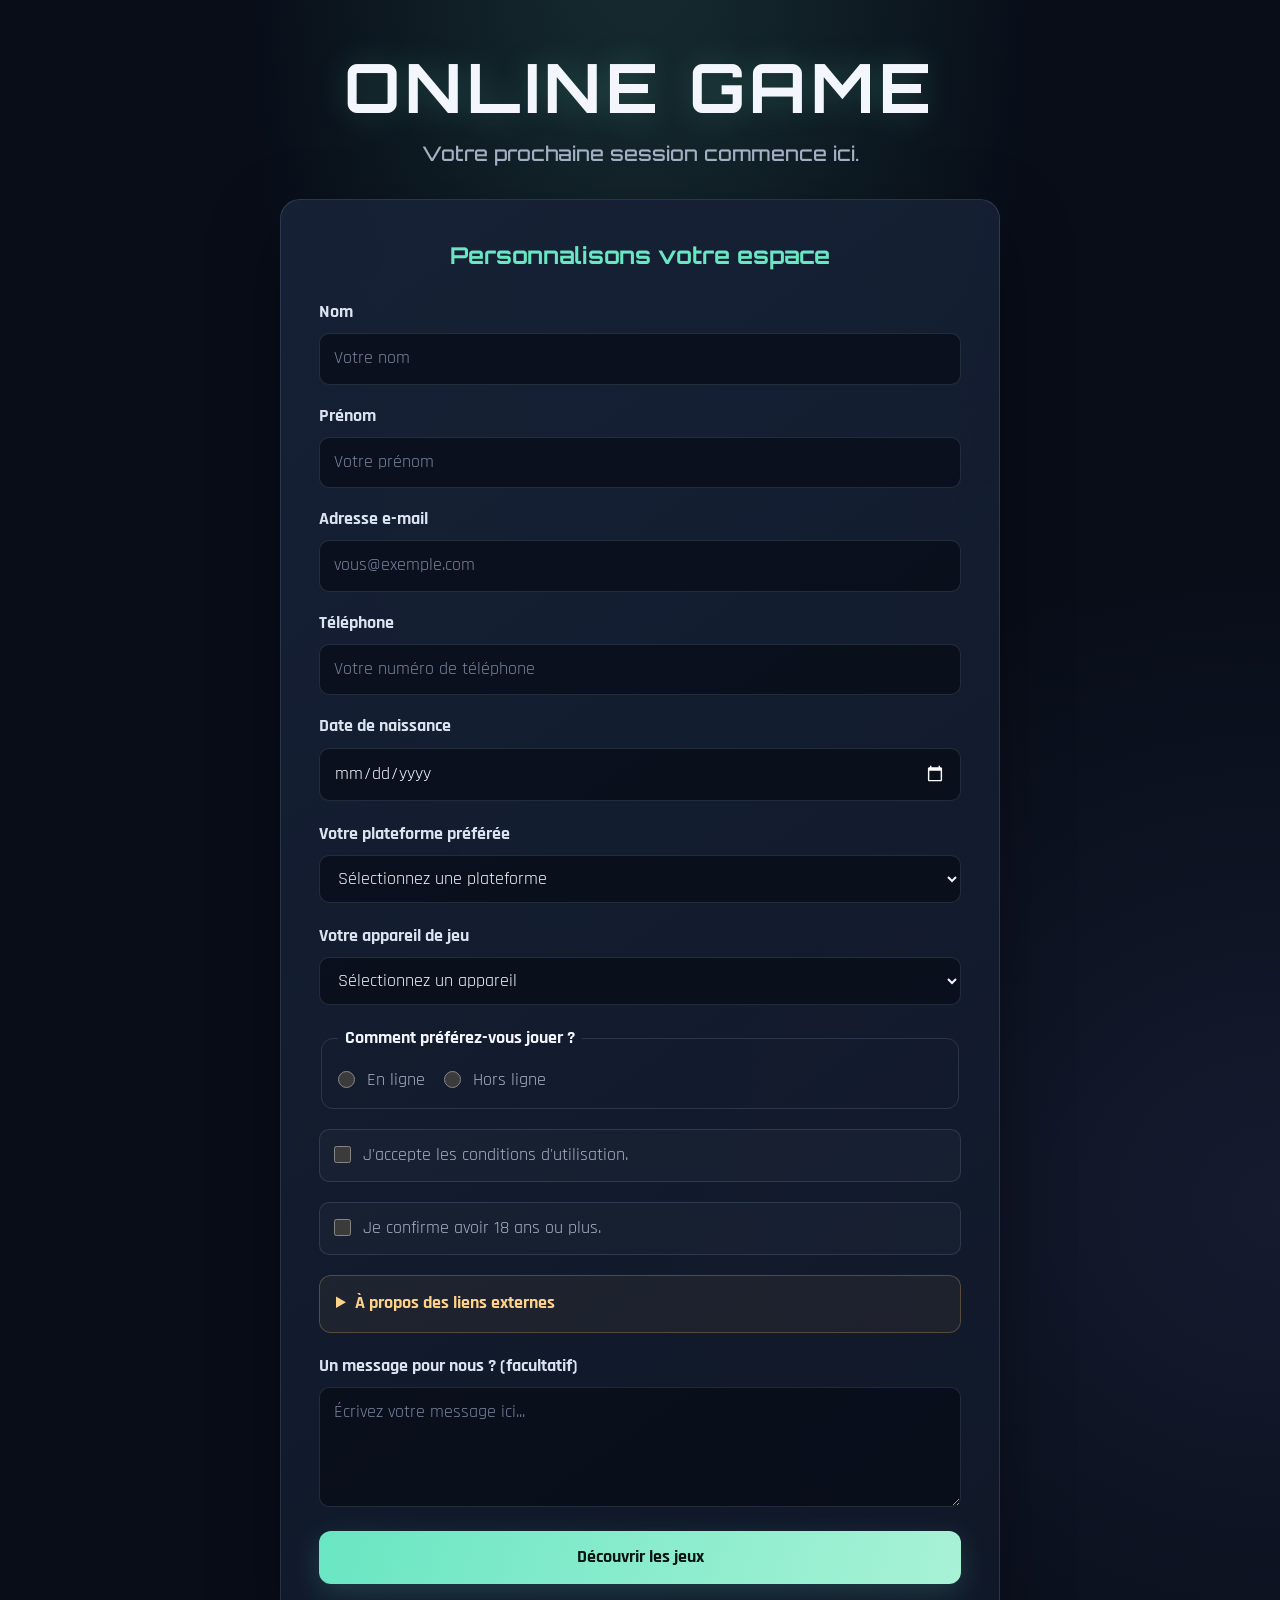
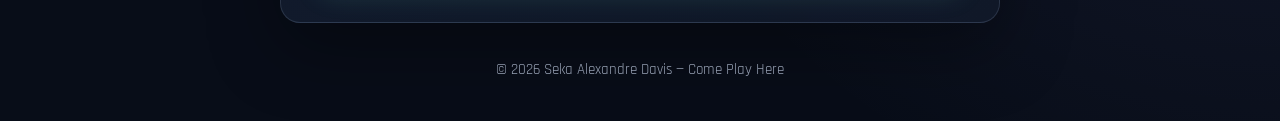
==== commit 89685d0d: "Modernize gaming site design Refresh both pages with a responsive dark theme, improve form structure" ====
--- a/index.html
+++ b/index.html
@@ -1,5 +1,5 @@
 <!DOCTYPE html>
-<html lang="en">
+<html lang="fr">
 
 <head>
     <meta charset="UTF-8">
@@ -14,98 +14,95 @@
 </head>
 
 <body>
-
     <main>
         <header class="entete">
-            <h1 class="titre-principal"> ONLINE GAME </h1>
-            <h2 class="sous-titre">Bienvenue Sur Le Site De Jeux illegale </h2>
+            <h1 class="titre-principal">ONLINE GAME</h1>
+            <p class="sous-titre">Votre prochaine session commence ici.</p>
         </header>
-        <div class="grille-liens">
-            <h2 class="titre-carte" id="titre-plateformes">Informations Personnelles</h2>
-            <form action="main.html" method="post" class="nom">
-                <div>
-                    <label for="name">Nom :</label>
-                    <input type="text" id="name" name="name" placeholder="Entrez votre nom" required minlength="2"
-                        maxlength="50">
+        <section class="grille-liens" aria-labelledby="titre-formulaire">
+            <h2 class="titre-carte" id="titre-formulaire">Personnalisons votre espace</h2>
+            <form action="main.html" method="get">
+                <div class="nom">
+                    <div>
+                        <label for="name">Nom</label>
+                        <input type="text" id="name" placeholder="Votre nom" autocomplete="family-name"
+                            required minlength="2" maxlength="50">
+                    </div>
+                    <div>
+                        <label for="prenom">Prénom</label>
+                        <input type="text" id="prenom" placeholder="Votre prénom"
+                            autocomplete="given-name" required minlength="2" maxlength="50">
+                    </div>
+                    <div>
+                        <label for="email">Adresse e-mail</label>
+                        <input type="email" id="email" placeholder="vous@exemple.com"
+                            autocomplete="email" required>
+                    </div>
+                    <div>
+                        <label for="tel">Téléphone</label>
+                        <input type="tel" id="tel" placeholder="Votre numéro de téléphone"
+                            autocomplete="tel" required>
+                    </div>
+                    <div>
+                        <label for="date">Date de naissance</label>
+                        <input type="date" id="date" autocomplete="bday" required>
+                    </div>
                 </div>
-                <div>
-                    <label for="prenom">Prénom :</label>
-                    <input type="text" id="prenom" name="prenom" placeholder="Entrez votre prénom" required
-                        minlength="2" maxlength="50">
+                <div class="champs">
+                    <label for="plateforme">Votre plateforme préférée</label>
+                    <select id="plateforme">
+                        <option value="">Sélectionnez une plateforme</option>
+                        <option value="steam">Steam</option>
+                        <option value="xbox">Xbox Game Pass</option>
+                        <option value="playstation">PlayStation Store</option>
+                        <option value="nintendo">Nintendo eShop</option>
+                        <option value="epic">Epic Games Store</option>
+                        <option value="ubisoft">Ubisoft Connect</option>
+                    </select>
                 </div>
-                <div>
-                    <label for="email">Email :</label>
-                    <input type="email" id="email" name="email" placeholder="Entrez votre email" required>
+                <div class="champs">
+                    <label for="appareil">Votre appareil de jeu</label>
+                    <select id="appareil">
+                        <option value="">Sélectionnez un appareil</option>
+                        <option value="steam-deck">Steam Deck</option>
+                        <option value="xbox">Xbox Series X/S</option>
+                        <option value="playstation">PlayStation 5</option>
+                        <option value="switch">Nintendo Switch</option>
+                        <option value="pc-amd">PC AMD Ryzen</option>
+                        <option value="pc-intel">PC Intel Core</option>
+                    </select>
                 </div>
-                <div>
-                    <label for="tel">Téléphone :</label>
-                    <input type="tel" id="tel" name="tel" placeholder="Entrez votre téléphone" required>
+                <fieldset>
+                    <legend>Comment préférez-vous jouer ?</legend>
+                    <input type="radio" id="en-ligne" name="preference" value="en-ligne" required>
+                    <label for="en-ligne">En ligne</label>
+                    <input type="radio" id="hors-ligne" name="preference" value="hors-ligne">
+                    <label for="hors-ligne">Hors ligne</label>
+                </fieldset>
+                <div class="luetapprovés">
+                    <input type="checkbox" id="conditions" required>
+                    <label for="conditions">J'accepte les conditions d'utilisation.</label>
                 </div>
-                <div>
-                    <label for="date">Date de naissance :</label>
-                    <input type="date" id="date" name="date" required>
+                <div class="ans18">
+                    <input type="checkbox" id="majeur" required>
+                    <label for="majeur">Je confirme avoir 18 ans ou plus.</label>
                 </div>
-        </div>
-        <div class="champs">
-            <label for="options">Votre PLATEFORME DE GAME PREFEREE :</label>
-            <select name="options" id="options">
-                <option value="">Sélectionnez une plateforme</option>
-                <option value="option1">STEAM</option>
-                <option value="option2">Xbox Game Pass</option>
-                <option value="option3">PlayStation Store</option>
-                <option value="option4">Nintendo eShop</option>
-                <option value="option5">Epic Games Store</option>
-                <option value="option6">Ubisoft Connect</option>
-            </select>
-        </div>
-        <div class="champs">
-            <label for="options">Votre Appareil De Gaming :</label>
-            <select name="options" id="options">
-                <option value="">Sélectionnez un appareil</option>
-                <option value="option1">STEAM DECK</option>
-                <option value="option2">Xbox Series X/S</option>
-                <option value="option3">PlayStation 5/5 Pro</option>
-                <option value="option4">Nintendo Switch</option>
-                <option value="option5">PC AMD RYZEN</option>
-                <option value="option6">PC INTEL CORE</option>
-            </select>
-            <fieldset required>
-                <legend>Vos préférences de jeu</legend>
-                <input type="radio" id="checkbox1" name="checkbox1" value="option1">
-                <label for="checkbox1">Jouer en ligne</label>
-                <input type="radio" id="checkbox2" name="checkbox1" value="option2">
-                <label for="checkbox2">Jouer hors ligne</label>
-            </fieldset>
-            <div class="luetapprovés">
-                <input type="checkbox" id="Lu et approuvés" required>
-                <label for="Lu et approuvés">Lu Et Approuver Les Conditions D'utilisations</label>
-            </div>
-            <div class="ans18">
-                <input type="checkbox" id="18ans" required>
-                <label for="18ans">J'ai 18 Ans Et Plus</label>
-            </div>
-            <details>
-                <summary>
-                    ⚠️ Avis important : Ce site peut contenir des liens externes.
-                </summary>
-                <p class="avertissement">
-                    L’accès à ces plateformes de jeux en ligne peut présenter des risques
-                    (virus, logiciels malveillants ou autres menaces). En cliquant sur le
-                    bouton <em>Soumettre</em>, vous reconnaissez être majeur, agir sous
-                    votre propre responsabilité, et accepter que nous ne puissions être
-                    tenus responsables des conséquences liées à vos actions ou à l’utilisation
-                    de ces sites externes.
-                </p>
-            </details>
-            <div class="message">
-                <label for="file">Laissez Moi Un Message Mais Si Vous Avez Un Problemes C'est Pas Mon Probleme:</label>
-                <textarea id="message" name="message" placeholder="Entrez votre message ici..."></textarea>
-            </div>
-            <button type="submit" class="bouton">Accéder au site</button>
+                <details>
+                    <summary>À propos des liens externes</summary>
+                    <p class="avertissement">
+                        Les liens proposés peuvent mener vers des services tiers, soumis à leurs propres conditions
+                        d'utilisation et politiques de confidentialité. Vérifiez leur fiabilité avant de les consulter.
+                    </p>
+                </details>
+                <div class="message">
+                    <label for="message">Un message pour nous ? <span>(facultatif)</span></label>
+                    <textarea id="message" placeholder="Écrivez votre message ici..."></textarea>
+                </div>
+                <button type="submit" class="bouton">Découvrir les jeux</button>
             </form>
-        </div>
+        </section>
         <footer class="pied">
-            <p>@ 2026 Seka Alexandre Davis — Come Play Here</p>
+            <p>© 2026 Seka Alexandre Davis — Come Play Here</p>
         </footer>
     </main>
 </body>
--- a/Formulaire.css
+++ b/Formulaire.css
@@ -1,79 +1,268 @@
+:root {
+    color-scheme: dark;
+    --fond: #080d18;
+    --surface: rgba(17, 25, 42, 0.88);
+    --surface-claire: #131d30;
+    --texte: #f3f6fc;
+    --texte-secondaire: #a6b1c5;
+    --accent: #69e6c2;
+    --accent-secondaire: #8b91ff;
+    --bordure: rgba(170, 190, 225, 0.16);
+}
+
+* {
+    box-sizing: border-box;
+}
+
 body {
+    min-height: 100vh;
     margin: 0;
-    background-color: #14001f;
-    background-image:
-        linear-gradient(rgba(255, 95, 208, 0.25) 1px, transparent 1px),
-        linear-gradient(90deg, rgba(255, 95, 208, 0.25) 1px, transparent 1px);
-    background-size: 40px 40px;
-    filter: drop-shadow(0 0 3px rgba(255, 95, 208, 0.3));
-    color: hwb(240 99% 0%);
+    padding: 48px 20px 24px;
+    color: var(--texte);
+    background:
+        radial-gradient(ellipse at 50% -15%, rgba(105, 230, 194, 0.16), transparent 45%),
+        radial-gradient(ellipse at 100% 70%, rgba(139, 145, 255, 0.1), transparent 38%),
+        var(--fond);
     font-family: "Rajdhani", "Trebuchet MS", Arial, sans-serif;
-    font-size: 1.2rem;
-    line-height: 1.5;
+    font-size: 1.1rem;
+    line-height: 1.55;
+}
+
+main {
+    width: min(100%, 720px);
+    margin: 0 auto;
+    animation: apparition 650ms ease both;
+}
+
+.entete {
+    margin-bottom: 30px;
     text-align: center;
-    border: 12px solid #000000;
-}
+}
+
+.titre-principal,
+.sous-titre,
+.titre-carte {
+    font-family: "Orbitron", "Arial Black", Arial, sans-serif;
+}
+
+.titre-principal {
+    margin: 0;
+    color: var(--texte);
+    font-size: clamp(2.2rem, 8vw, 4.25rem);
+    letter-spacing: 0.07em;
+    line-height: 1.15;
+    text-shadow: 0 0 32px rgba(105, 230, 194, 0.22);
+}
+
+.sous-titre {
+    margin: 12px 0 0;
+    color: var(--texte-secondaire);
+    font-size: clamp(1rem, 3vw, 1.25rem);
+    font-weight: 500;
+}
+
 .grille-liens {
-  background:#ffffff5e; 
-  backdrop-filter: blur(6px);          
-  border: 6px solid rgba(255, 255, 255, 0.3);
-  border-radius: 12px;
-  box-shadow: 0 35px 35px rgba(0, 0, 0, 0.975);
-  color: #fff; 
-  text-align: center;
-  padding: 4px;
-  margin: 40px auto;
-  max-width: 600px; 
-  background-image:
-        linear-gradient(rgba(255, 95, 208, 0.25) 1px, transparent 1px),
-        linear-gradient(90deg, rgba(255, 95, 208, 0.25) 1px, transparent 1px);
-    background-size: 40px 40px;
+    padding: clamp(22px, 5vw, 38px);
+    border: 1px solid var(--bordure);
+    border-radius: 20px;
+    background: linear-gradient(145deg, rgba(23, 34, 55, 0.96), var(--surface));
+    box-shadow: 0 24px 70px rgba(0, 0, 0, 0.34);
+    backdrop-filter: blur(14px);
 }
 
 .titre-carte {
-    color: hwb(317 0% 79%);
-    background-size: 40px 40px;
-    filter: drop-shadow(0 0 3px rgba(255, 95, 208, 0.3));
-    margin: 0;
-}
-.nom, .prenom, .email, .tel {
-   color: hwb(0 0% 100%);
-}
-.entete {
-    margin-bottom: 3px;
-    font-family: "Orbitron", "Arial Black", Arial, sans-serif;
-    font-size: 1.5rem;
-    color: #ffffff;
-    filter: drop-shadow(0 0 3px rgba(255, 95, 208, 0.3));
-    text-shadow:
-        0 0 8px #ff5fd0,
-        0 0 24px #f2020e;
-}
+    margin: 0 0 25px;
+    color: var(--accent);
+    font-size: clamp(1.15rem, 4vw, 1.45rem);
+    text-align: center;
+}
+
+.nom {
+    display: grid;
+    gap: 18px;
+}
+
+.nom > div,
+.champs,
+.message {
+    display: grid;
+    gap: 7px;
+}
+
+.nom label,
+.champs > label,
+.message label {
+    color: #dbe3f0;
+    font-weight: 700;
+}
+
+input:not([type="checkbox"]):not([type="radio"]),
+select,
+textarea {
+    width: 100%;
+    min-height: 48px;
+    padding: 11px 14px;
+    border: 1px solid var(--bordure);
+    border-radius: 10px;
+    outline: none;
+    color: var(--texte);
+    background: rgba(7, 12, 23, 0.72);
+    font: inherit;
+    transition: border-color 180ms ease, box-shadow 180ms ease, background-color 180ms ease;
+}
+
+input::placeholder,
+textarea::placeholder {
+    color: #77849b;
+}
+
+input:focus,
+select:focus,
+textarea:focus {
+    border-color: var(--accent);
+    background: rgba(7, 12, 23, 0.95);
+    box-shadow: 0 0 0 3px rgba(105, 230, 194, 0.14);
+}
+
+.champs,
+fieldset,
+.luetapprovés,
+.ans18,
+details,
+.message {
+    margin-top: 20px;
+}
+
+fieldset {
+    padding: 14px 16px;
+    border: 1px solid var(--bordure);
+    border-radius: 12px;
+}
+
+legend {
+    padding: 0 7px;
+    color: var(--texte);
+    font-weight: 700;
+}
+
+fieldset label,
+.luetapprovés label,
+.ans18 label {
+    margin-right: 14px;
+    color: var(--texte-secondaire);
+    cursor: pointer;
+}
+
+input[type="checkbox"],
+input[type="radio"] {
+    width: 17px;
+    height: 17px;
+    margin: 0 7px 0 0;
+    accent-color: var(--accent);
+    vertical-align: -3px;
+}
+
+.luetapprovés,
+.ans18 {
+    padding: 12px 14px;
+    border: 1px solid var(--bordure);
+    border-radius: 10px;
+    background: rgba(255, 255, 255, 0.025);
+}
+
+details {
+    padding: 14px 16px;
+    border: 1px solid rgba(255, 195, 107, 0.25);
+    border-radius: 12px;
+    background: rgba(255, 195, 107, 0.05);
+}
+
 summary {
-  cursor: pointer;
-  color: #e5ff00;
-}
+    color: #ffd28a;
+    font-weight: 700;
+    cursor: pointer;
+}
+
 .avertissement {
-  color: hsl(62, 100%, 50%);
-  font-weight: bold;
-}
-.luetapprovés {
-  color: hwb(69 2% 8%);
-  font-weight: bold;
-  text-decoration: underline;
-}
-.ans18 {
-  color: hwb(69 2% 8%);
-  font-weight: bold;
-  text-decoration: underline;
-}
+    margin-bottom: 0;
+    color: var(--texte-secondaire);
+    font-size: 1rem;
+}
+
+textarea {
+    min-height: 120px;
+    resize: vertical;
+}
+
 .bouton {
-    background-color:hwb(317 0% 79%);
-    color: #ffffff;
-    border: none;
-    padding: 10px 20px;
-    font-size: 1rem;
+    width: 100%;
+    min-height: 52px;
+    margin-top: 24px;
+    padding: 13px 22px;
+    border: 0;
+    border-radius: 12px;
+    color: #071510;
+    background: linear-gradient(105deg, var(--accent), #a8f2d6);
+    box-shadow: 0 9px 28px rgba(105, 230, 194, 0.18);
+    font: inherit;
+    font-weight: 700;
     cursor: pointer;
-    transition: background-color 0.3s ease;
-    text-decoration: #14001f;
-}
+    transition: transform 180ms ease, box-shadow 180ms ease, filter 180ms ease;
+}
+
+.bouton:hover {
+    transform: translateY(-2px);
+    box-shadow: 0 13px 34px rgba(105, 230, 194, 0.28);
+    filter: brightness(1.06);
+}
+
+.bouton:focus-visible,
+summary:focus-visible {
+    outline: 3px solid var(--accent-secondaire);
+    outline-offset: 3px;
+}
+
+.pied {
+    padding: 20px 0 0;
+    color: var(--texte-secondaire);
+    font-size: 0.95rem;
+    text-align: center;
+}
+
+@keyframes apparition {
+    from {
+        opacity: 0;
+        transform: translateY(14px);
+    }
+
+    to {
+        opacity: 1;
+        transform: translateY(0);
+    }
+}
+
+@media (max-width: 520px) {
+    body {
+        padding: 30px 14px 18px;
+    }
+
+    .grille-liens {
+        border-radius: 16px;
+    }
+
+    fieldset label {
+        display: inline-block;
+        margin: 5px 10px 5px 0;
+    }
+}
+
+@media (prefers-reduced-motion: reduce) {
+    *,
+    *::before,
+    *::after {
+        scroll-behavior: auto !important;
+        animation-duration: 0.01ms !important;
+        animation-iteration-count: 1 !important;
+        transition-duration: 0.01ms !important;
+    }
+}
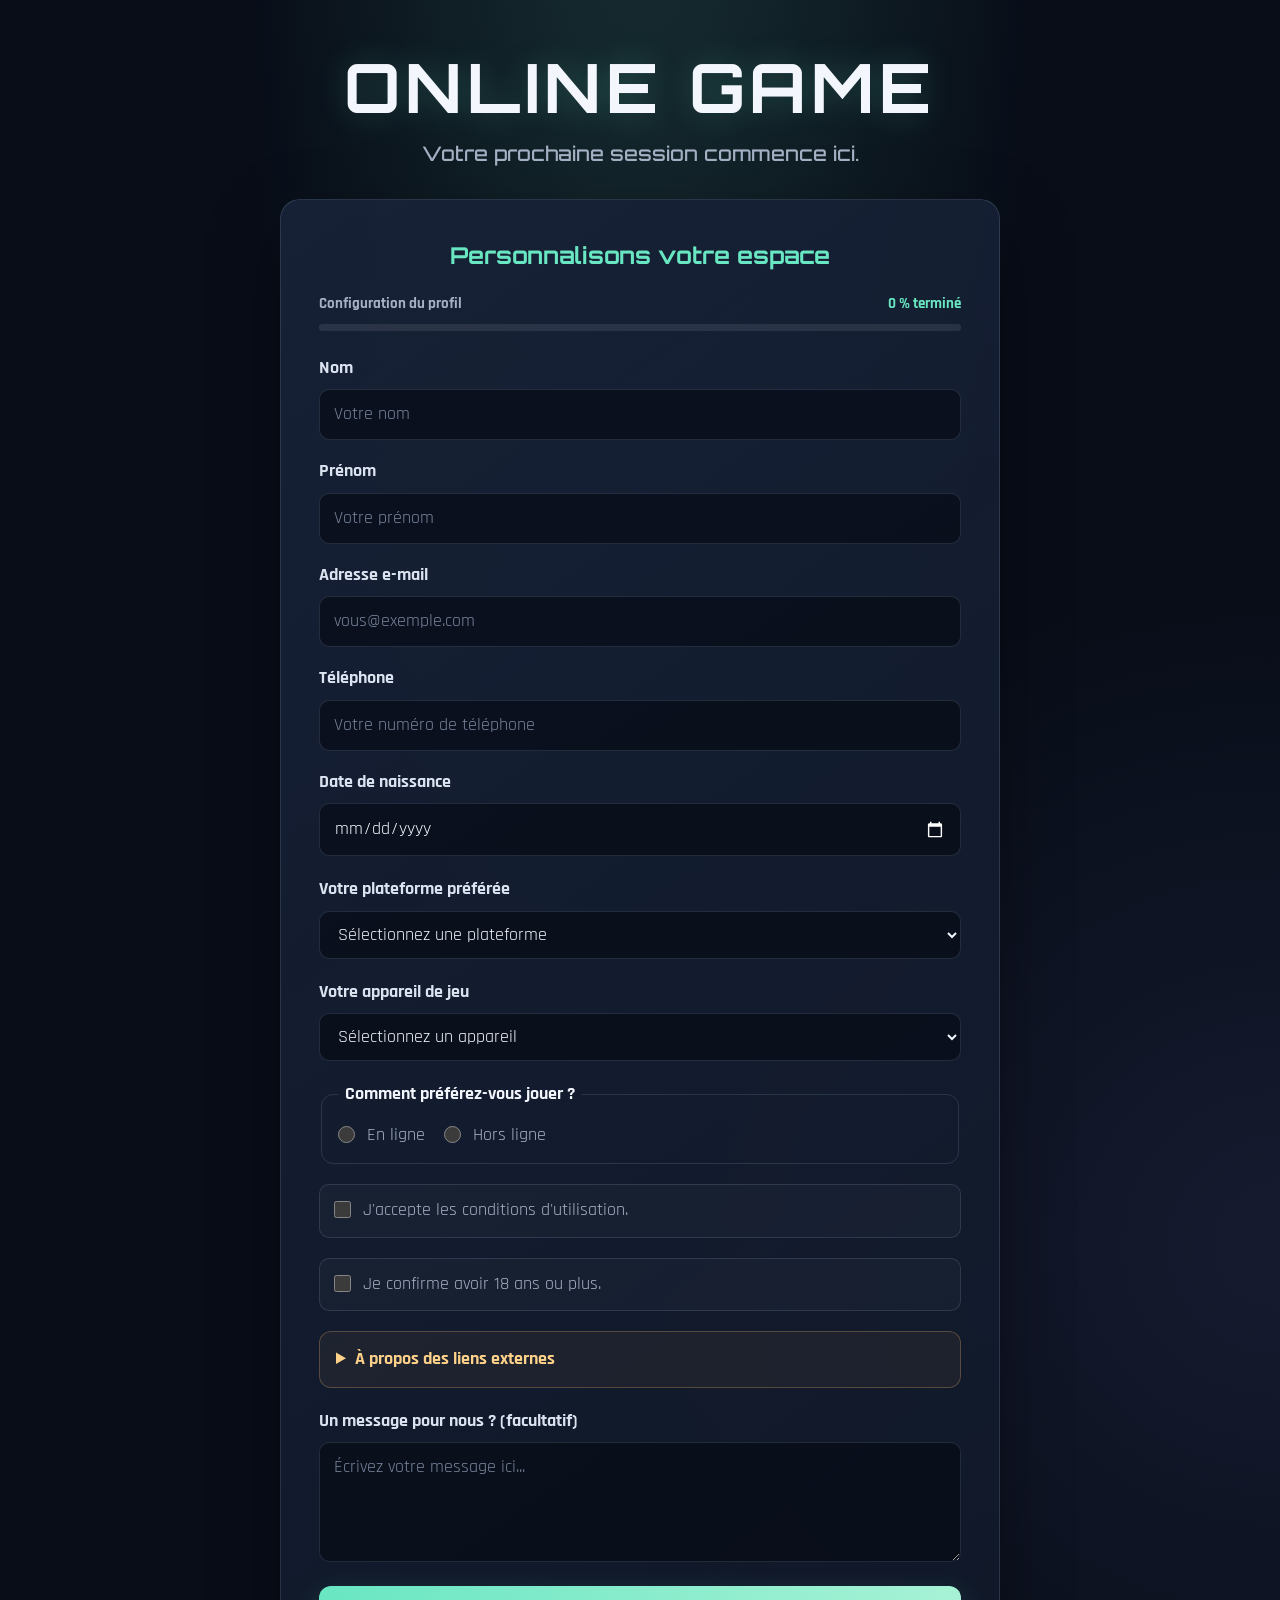
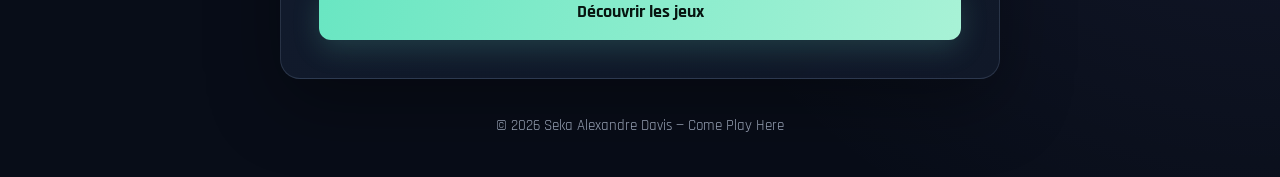
==== commit b29597b3: "Add interactive gaming enhancements Add an accessible autoplay carousel, keyboard controls, profile " ====
--- a/index.html
+++ b/index.html
@@ -21,6 +21,15 @@
         </header>
         <section class="grille-liens" aria-labelledby="titre-formulaire">
             <h2 class="titre-carte" id="titre-formulaire">Personnalisons votre espace</h2>
+            <div class="form-progress" aria-label="Progression du formulaire">
+                <div class="form-progress__texte">
+                    <span>Configuration du profil</span>
+                    <span id="progression-texte" aria-live="polite">0 % terminé</span>
+                </div>
+                <div class="form-progress__piste">
+                    <span id="progression-barre"></span>
+                </div>
+            </div>
             <form action="main.html" method="get">
                 <div class="nom">
                     <div>
@@ -105,6 +114,7 @@
             <p>© 2026 Seka Alexandre Davis — Come Play Here</p>
         </footer>
     </main>
+    <script src="gaming.js" defer></script>
 </body>
 
 </html>
--- a/Formulaire.css
+++ b/Formulaire.css
@@ -75,6 +75,41 @@
     color: var(--accent);
     font-size: clamp(1.15rem, 4vw, 1.45rem);
     text-align: center;
+}
+
+.form-progress {
+    margin: -7px 0 24px;
+}
+
+.form-progress__texte {
+    display: flex;
+    justify-content: space-between;
+    gap: 12px;
+    margin-bottom: 8px;
+    color: var(--texte-secondaire);
+    font-size: 0.95rem;
+    font-weight: 700;
+}
+
+#progression-texte {
+    color: var(--accent);
+}
+
+.form-progress__piste {
+    height: 7px;
+    overflow: hidden;
+    border-radius: 99px;
+    background: rgba(255, 255, 255, 0.09);
+}
+
+#progression-barre {
+    display: block;
+    width: 0;
+    height: 100%;
+    border-radius: inherit;
+    background: linear-gradient(90deg, var(--accent), var(--accent-secondaire));
+    box-shadow: 0 0 16px rgba(105, 230, 194, 0.42);
+    transition: width 220ms ease;
 }
 
 .nom {
